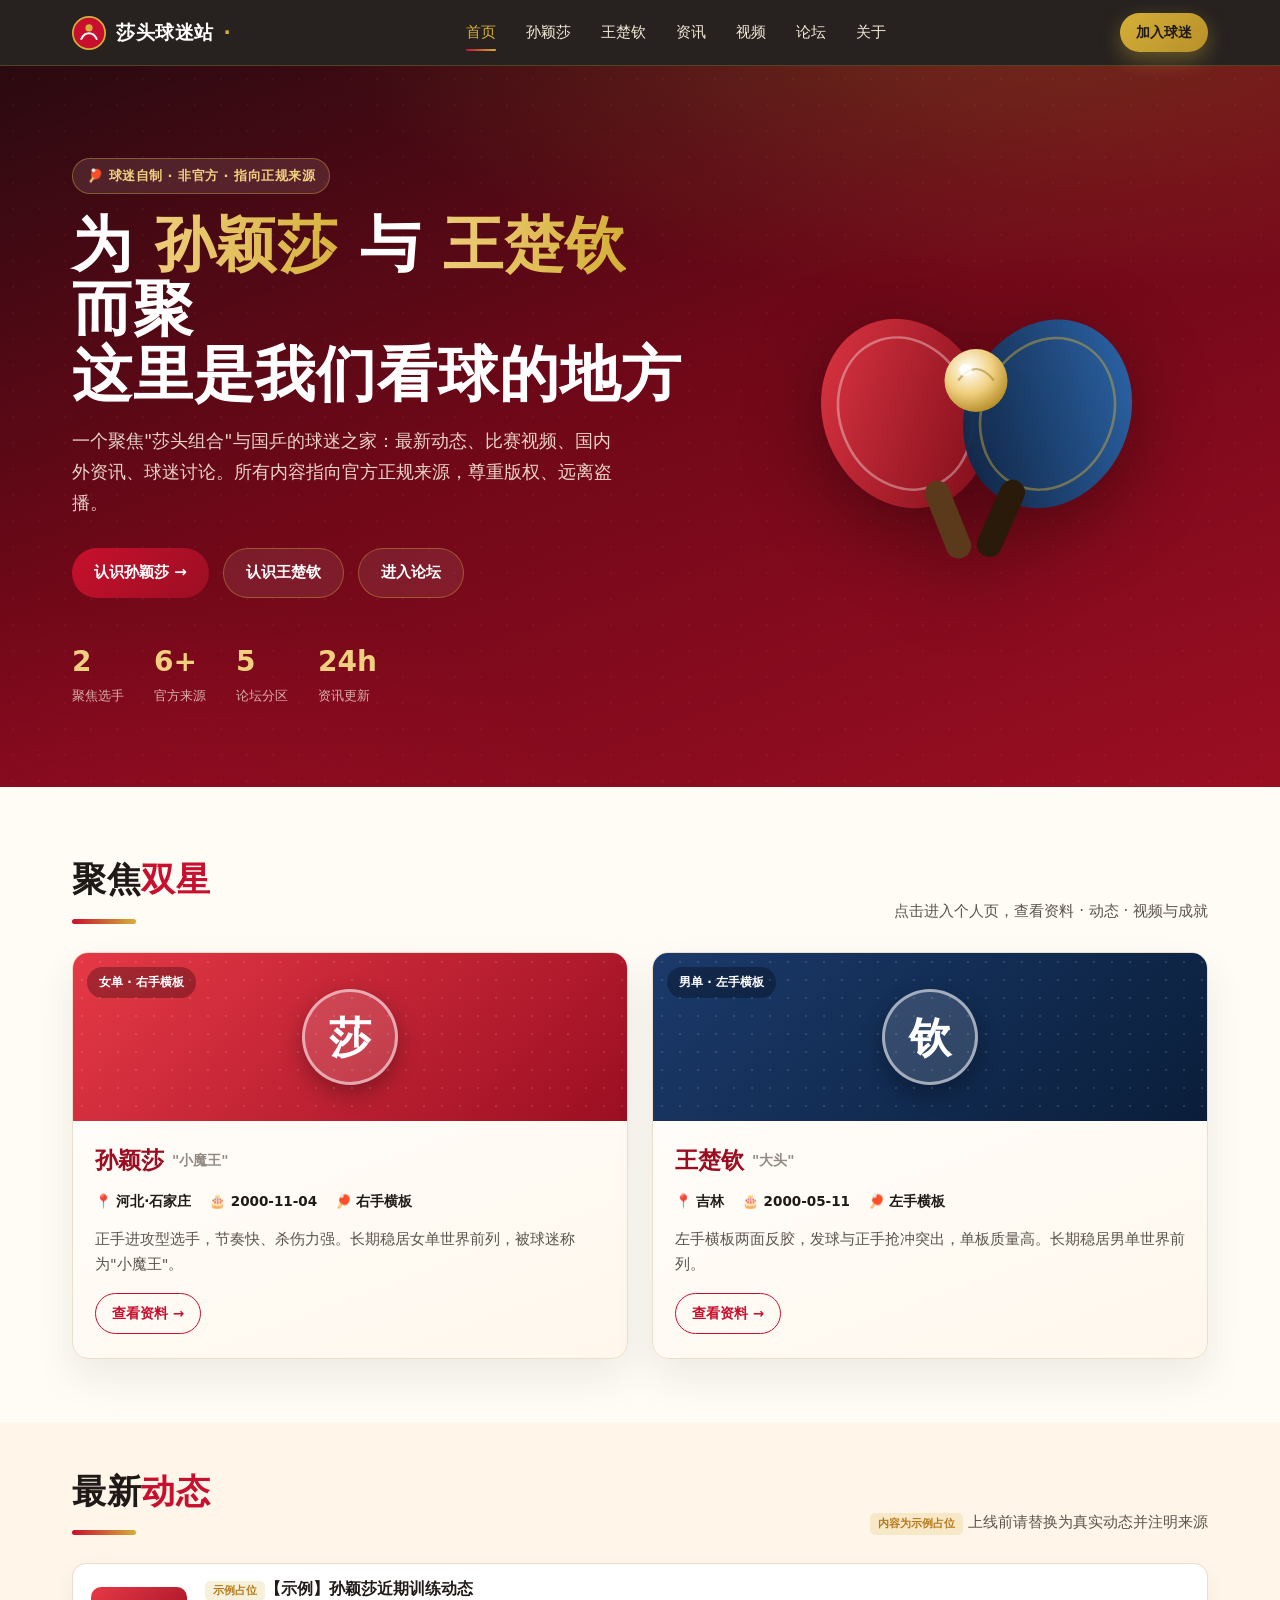
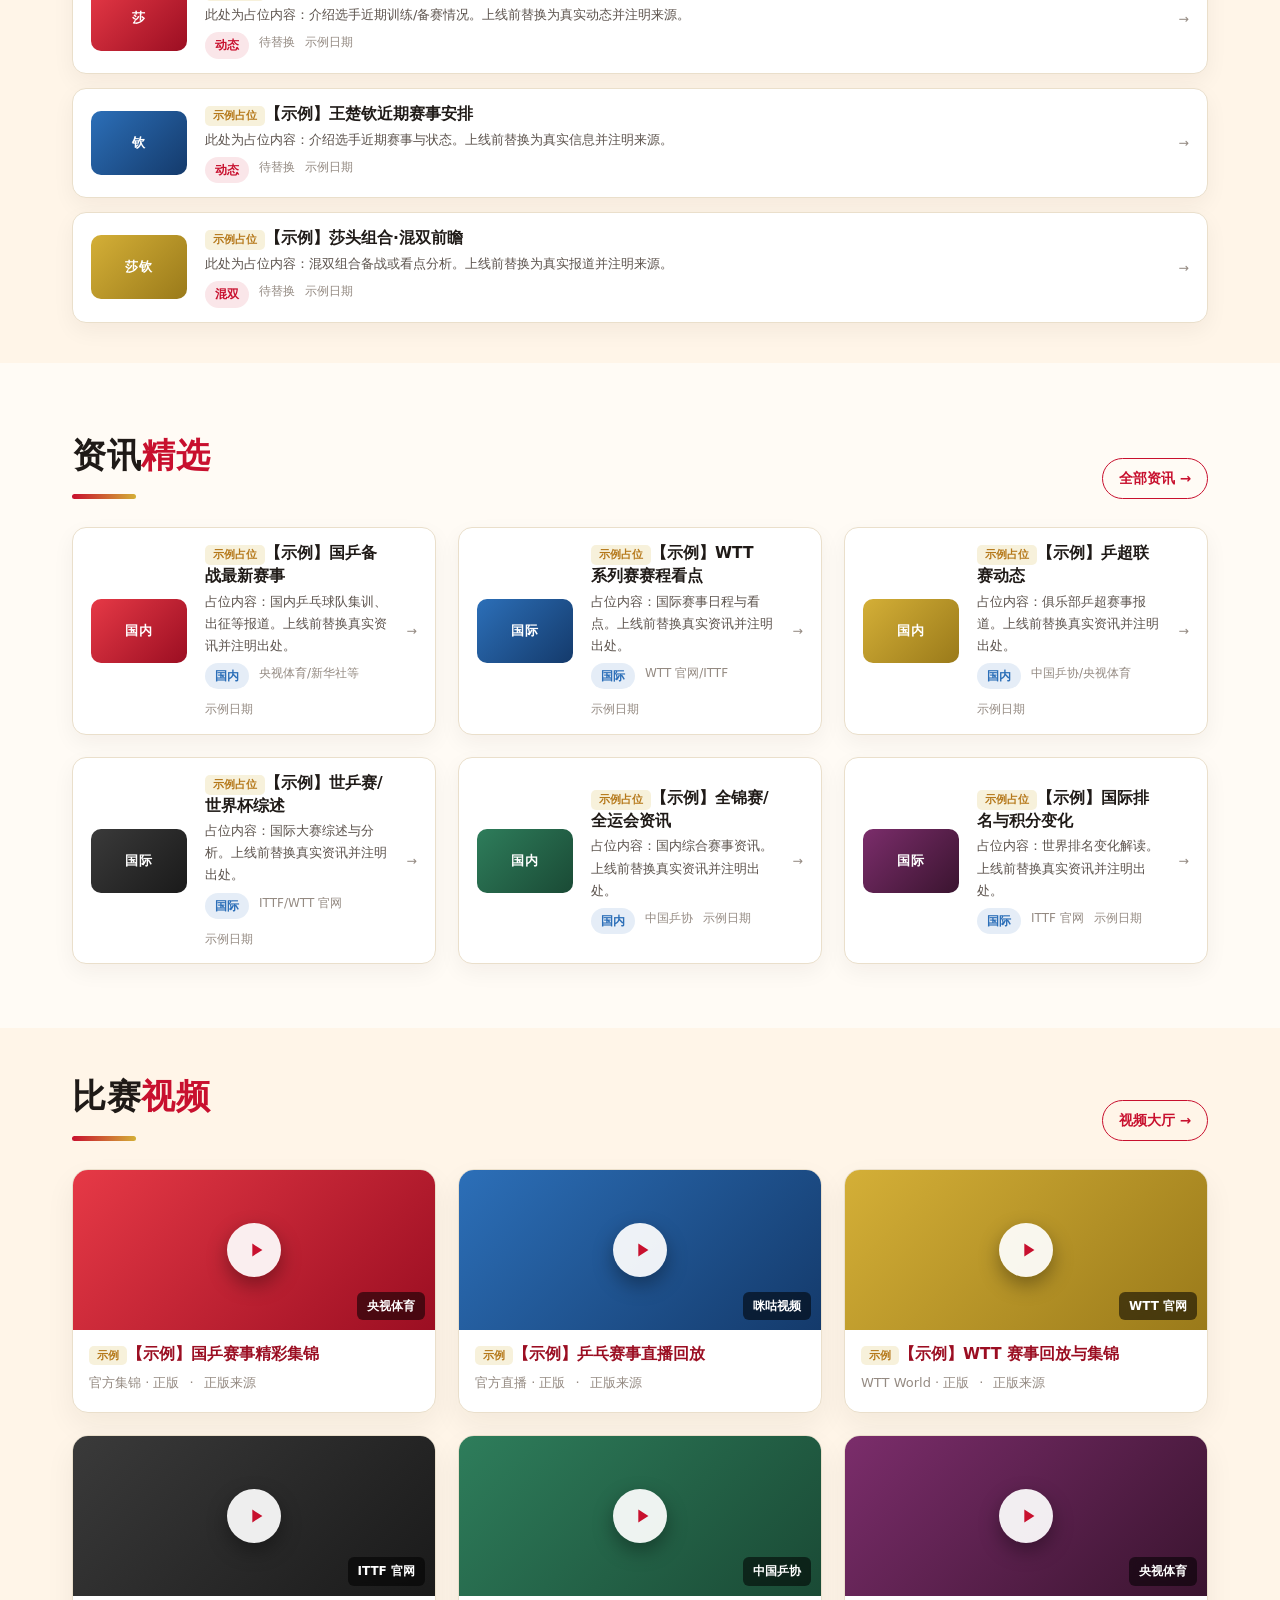
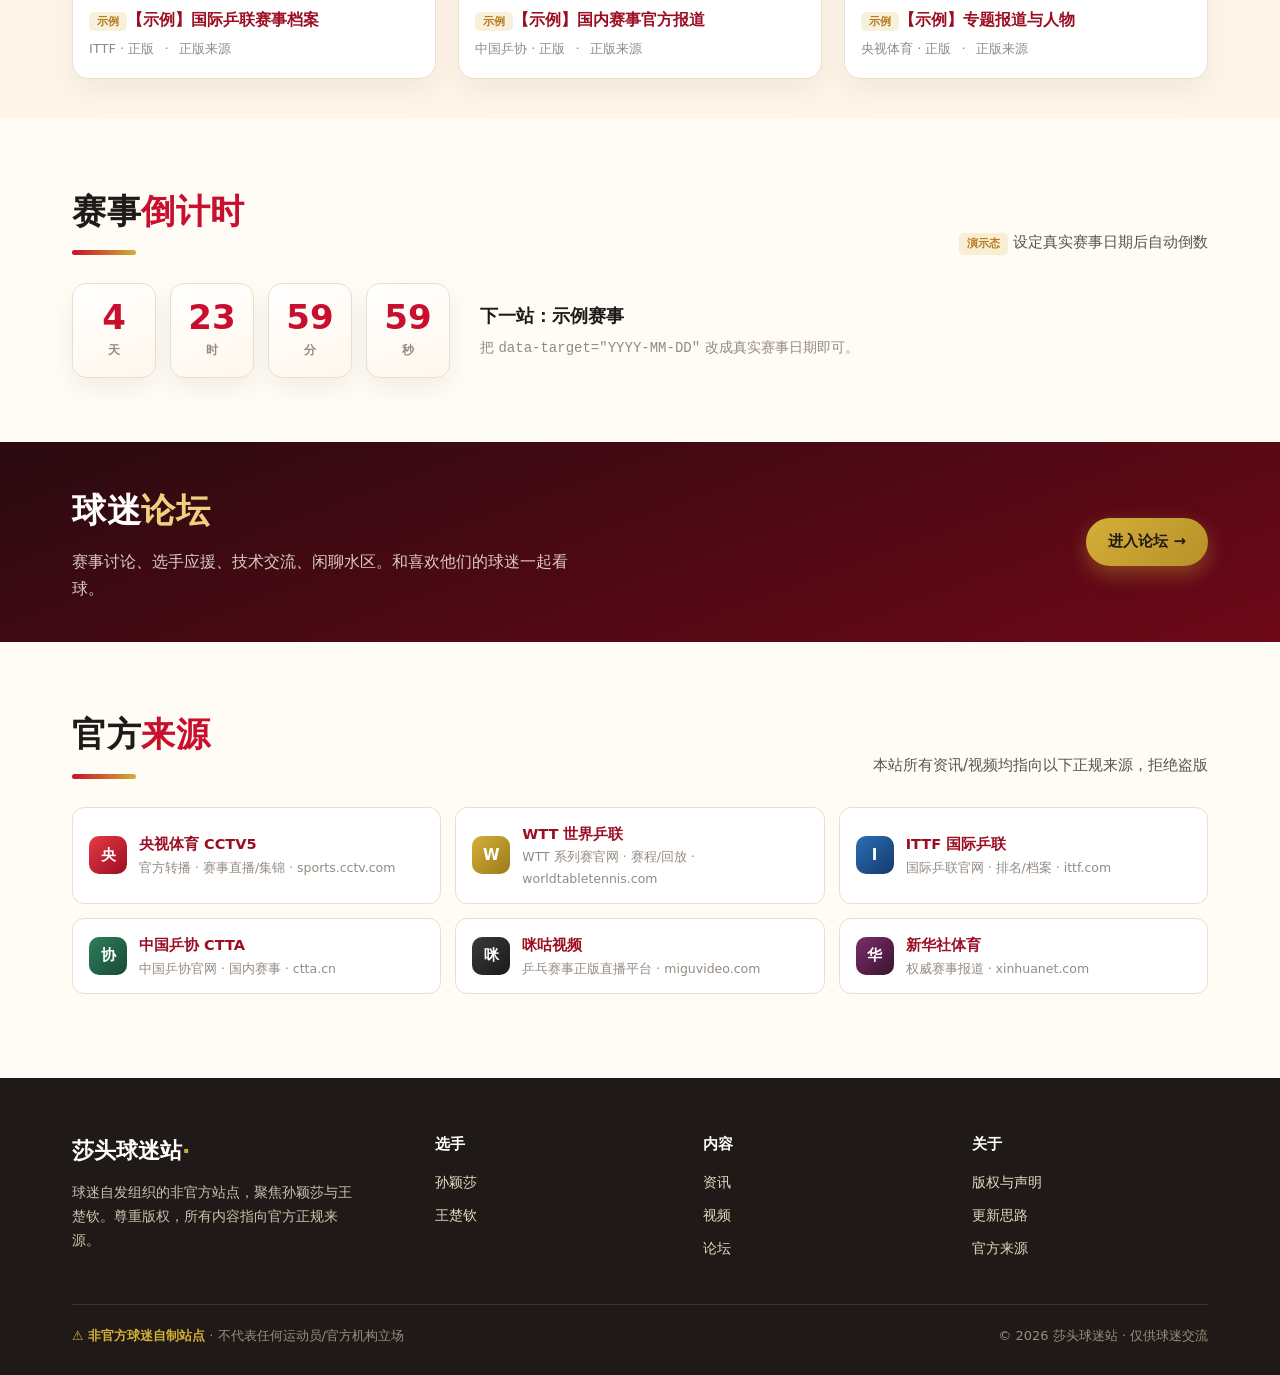
==== index.html @ d80eccb2 "莎头球迷站 v1 - 首页/双星页/资讯/视频/论坛/关于 全站上线" ====
<!DOCTYPE html>
<html lang="zh-CN">
<head>
  <meta charset="UTF-8" />
  <meta name="viewport" content="width=device-width, initial-scale=1.0" />
  <title>莎头球迷站 · 孙颖莎 & 王楚钦球迷之家</title>
  <meta name="description" content="球迷自制非官方站点：聚焦孙颖莎、王楚钦的最新动态、比赛视频、国内外乒乓资讯与球迷讨论。所有内容指向官方正规来源。" />
  <link rel="stylesheet" href="assets/css/style.css" />
</head>
<body>

  <!-- 导航 -->
  <nav class="nav">
    <div class="wrap nav-inner">
      <a class="brand" href="index.html">
        <svg class="logo" viewBox="0 0 40 40" fill="none" xmlns="http://www.w3.org/2000/svg">
          <circle cx="20" cy="20" r="19" fill="#C8102E"/>
          <circle cx="20" cy="20" r="19" stroke="#D4AF37" stroke-width="2"/>
          <path d="M11 27c4-9 14-9 18 0" stroke="#fff" stroke-width="2.4" stroke-linecap="round" fill="none"/>
          <circle cx="20" cy="14" r="4.2" fill="#D4AF37"/>
        </svg>
        莎头球迷站<span class="dot">·</span>
      </a>
      <div class="nav-links" id="navLinks">
        <a href="index.html" class="active">首页</a>
        <a href="sun-yingsha.html">孙颖莎</a>
        <a href="wang-chuqin.html">王楚钦</a>
        <a href="news.html">资讯</a>
        <a href="videos.html">视频</a>
        <a href="forum.html">论坛</a>
        <a href="about.html">关于</a>
      </div>
      <div class="nav-cta">
        <a class="btn btn-gold btn-sm" href="forum.html">加入球迷</a>
        <button class="nav-toggle" aria-label="菜单" onclick="document.getElementById('navLinks').classList.toggle('open')">
          <span></span><span></span><span></span>
        </button>
      </div>
    </div>
  </nav>

  <!-- Hero -->
  <header class="hero">
    <div class="wrap hero-grid">
      <div>
        <span class="hero-eyebrow">🏓 球迷自制 · 非官方 · 指向正规来源</span>
        <h1>为<span class="gold"> 孙颖莎 </span>与<span class="gold"> 王楚钦 </span>而聚<br>这里是我们看球的地方</h1>
        <p class="lead">一个聚焦"莎头组合"与国乒的球迷之家：最新动态、比赛视频、国内外资讯、球迷讨论。所有内容指向官方正规来源，尊重版权、远离盗播。</p>
        <div class="hero-actions">
          <a class="btn btn-primary" href="sun-yingsha.html">认识孙颖莎 →</a>
          <a class="btn btn-ghost" href="wang-chuqin.html">认识王楚钦</a>
          <a class="btn btn-ghost" href="forum.html">进入论坛</a>
        </div>
        <div class="hero-stats">
          <div class="hero-stat"><div class="num">2</div><div class="lbl">聚焦选手</div></div>
          <div class="hero-stat"><div class="num">6+</div><div class="lbl">官方来源</div></div>
          <div class="hero-stat"><div class="num">5</div><div class="lbl">论坛分区</div></div>
          <div class="hero-stat"><div class="num">24h</div><div class="lbl">资讯更新</div></div>
        </div>
      </div>
      <div class="hero-art">
        <svg viewBox="0 0 400 400" xmlns="http://www.w3.org/2000/svg" role="img" aria-label="乒乓球与球拍抽象图形">
          <defs>
            <radialGradient id="ballg" cx="38%" cy="32%" r="70%">
              <stop offset="0%" stop-color="#fff"/>
              <stop offset="55%" stop-color="#F0D080"/>
              <stop offset="100%" stop-color="#B8902A"/>
            </radialGradient>
            <linearGradient id="pad1" x1="0" y1="0" x2="1" y2="1">
              <stop offset="0%" stop-color="#E63946"/><stop offset="100%" stop-color="#7A0A18"/>
            </linearGradient>
            <linearGradient id="pad2" x1="1" y1="0" x2="0" y2="1">
              <stop offset="0%" stop-color="#2C6FB8"/><stop offset="100%" stop-color="#0A1E3A"/>
            </linearGradient>
          </defs>
          <!-- 球拍一 -->
          <g transform="rotate(-22 140 200)">
            <ellipse cx="140" cy="180" rx="78" ry="92" fill="url(#pad1)" opacity=".96"/>
            <ellipse cx="140" cy="180" rx="62" ry="74" fill="none" stroke="#fff" stroke-width="2.5" opacity=".35"/>
            <rect x="128" y="250" width="24" height="78" rx="12" fill="#5a3a1a"/>
          </g>
          <!-- 球拍二 -->
          <g transform="rotate(24 260 200)">
            <ellipse cx="260" cy="180" rx="78" ry="92" fill="url(#pad2)" opacity=".96"/>
            <ellipse cx="260" cy="180" rx="62" ry="74" fill="none" stroke="#D4AF37" stroke-width="2.5" opacity=".45"/>
            <rect x="248" y="250" width="24" height="78" rx="12" fill="#2a1a0a"/>
          </g>
          <!-- 球 -->
          <circle cx="200" cy="150" r="30" fill="url(#ballg)"/>
          <path d="M183 150q17 -22 34 0" stroke="#9a7a1a" stroke-width="2" fill="none" opacity=".5"/>
          <!-- 光点 -->
          <circle cx="190" cy="140" r="6" fill="#fff" opacity=".8"/>
        </svg>
      </div>
    </div>
  </header>

  <!-- 双星卡片 -->
  <section class="section">
    <div class="wrap">
      <div class="section-head">
        <div>
          <div class="section-title">聚焦<span class="accent">双星</span></div>
          <div class="section-line"></div>
        </div>
        <div class="section-sub">点击进入个人页，查看资料 · 动态 · 视频与成就</div>
      </div>
      <div class="star-grid">
        <a class="star-card" href="sun-yingsha.html">
          <div class="star-cover s-sun">
            <span class="tag">女单 · 右手横板</span>
            <div class="avatar-mark">莎</div>
          </div>
          <div class="star-body">
            <div class="star-name">孙颖莎 <span class="nick">"小魔王"</span></div>
            <div class="star-meta"><span>📍 <b>河北·石家庄</b></span><span>🎂 <b>2000-11-04</b></span><span>🏓 <b>右手横板</b></span></div>
            <div class="star-desc">正手进攻型选手，节奏快、杀伤力强。长期稳居女单世界前列，被球迷称为"小魔王"。</div>
            <div class="star-foot">
              <span class="btn btn-outline btn-sm">查看资料 →</span>
            </div>
          </div>
        </a>
        <a class="star-card" href="wang-chuqin.html">
          <div class="star-cover s-wang">
            <span class="tag">男单 · 左手横板</span>
            <div class="avatar-mark">钦</div>
          </div>
          <div class="star-body">
            <div class="star-name">王楚钦 <span class="nick">"大头"</span></div>
            <div class="star-meta"><span>📍 <b>吉林</b></span><span>🎂 <b>2000-05-11</b></span><span>🏓 <b>左手横板</b></span></div>
            <div class="star-desc">左手横板两面反胶，发球与正手抢冲突出，单板质量高。长期稳居男单世界前列。</div>
            <div class="star-foot">
              <span class="btn btn-outline btn-sm">查看资料 →</span>
            </div>
          </div>
        </a>
      </div>
    </div>
  </section>

  <!-- 最新动态 -->
  <section class="section-tight" style="background: var(--c-bg-alt);">
    <div class="wrap">
      <div class="section-head">
        <div>
          <div class="section-title">最新<span class="accent">动态</span></div>
          <div class="section-line"></div>
        </div>
        <div class="section-sub"><span class="sample-flag">内容为示例占位</span> 上线前请替换为真实动态并注明来源</div>
      </div>
      <div class="feed" data-render="updates"></div>
    </div>
  </section>

  <!-- 资讯精选 -->
  <section class="section">
    <div class="wrap">
      <div class="section-head">
        <div>
          <div class="section-title">资讯<span class="accent">精选</span></div>
          <div class="section-line"></div>
        </div>
        <a class="btn btn-outline btn-sm" href="news.html">全部资讯 →</a>
      </div>
      <div class="grid grid-3" data-render="news"></div>
    </div>
  </section>

  <!-- 比赛视频 -->
  <section class="section-tight" style="background: var(--c-bg-alt);">
    <div class="wrap">
      <div class="section-head">
        <div>
          <div class="section-title">比赛<span class="accent">视频</span></div>
          <div class="section-line"></div>
        </div>
        <a class="btn btn-outline btn-sm" href="videos.html">视频大厅 →</a>
      </div>
      <div class="video-grid" data-render="videos"></div>
    </div>
  </section>

  <!-- 赛事倒计时（示例） -->
  <section class="section">
    <div class="wrap">
      <div class="section-head">
        <div>
          <div class="section-title">赛事<span class="accent">倒计时</span></div>
          <div class="section-line"></div>
        </div>
        <div class="section-sub"><span class="sample-flag">演示态</span> 设定真实赛事日期后自动倒数</div>
      </div>
      <div style="display:flex; align-items:center; gap:30px; flex-wrap:wrap;">
        <div class="countdown" data-countdown>
          <div class="cd-box"><div class="cd-num" data-cd="d">0</div><div class="cd-lbl">天</div></div>
          <div class="cd-box"><div class="cd-num" data-cd="h">00</div><div class="cd-lbl">时</div></div>
          <div class="cd-box"><div class="cd-num" data-cd="m">00</div><div class="cd-lbl">分</div></div>
          <div class="cd-box"><div class="cd-num" data-cd="s">00</div><div class="cd-lbl">秒</div></div>
        </div>
        <div>
          <div style="font-size:18px; font-weight:800;">下一站：示例赛事</div>
          <div class="muted" style="font-size:14px; margin-top:4px;">把 <code>data-target="YYYY-MM-DD"</code> 改成真实赛事日期即可。</div>
        </div>
      </div>
    </div>
  </section>

  <!-- 论坛入口 -->
  <section class="section-tight" style="background: linear-gradient(160deg,#2A0A10,#6E0818); color:#fff;">
    <div class="wrap" style="display:flex; align-items:center; justify-content:space-between; gap:24px; flex-wrap:wrap;">
      <div>
        <div class="section-title" style="color:#fff;">球迷<span style="color:var(--c-gold-light);">论坛</span></div>
        <p style="color:rgba(255,245,230,.82); margin-top:8px; max-width:520px;">赛事讨论、选手应援、技术交流、闲聊水区。和喜欢他们的球迷一起看球。</p>
      </div>
      <a class="btn btn-gold" href="forum.html">进入论坛 →</a>
    </div>
  </section>

  <!-- 官方来源 -->
  <section class="section">
    <div class="wrap">
      <div class="section-head">
        <div>
          <div class="section-title">官方<span class="accent">来源</span></div>
          <div class="section-line"></div>
        </div>
        <div class="section-sub">本站所有资讯/视频均指向以下正规来源，拒绝盗版</div>
      </div>
      <div class="source-list" data-render="sources"></div>
    </div>
  </section>

  <!-- 页脚 -->
  <footer class="footer">
    <div class="wrap">
      <div class="footer-grid">
        <div>
          <div class="footer-brand">莎头球迷站<span class="dot">·</span></div>
          <p style="margin-top:12px; font-size:14px; color:#cdbfae; max-width:280px;">球迷自发组织的非官方站点，聚焦孙颖莎与王楚钦。尊重版权，所有内容指向官方正规来源。</p>
        </div>
        <div>
          <h4>选手</h4>
          <ul>
            <li><a href="sun-yingsha.html">孙颖莎</a></li>
            <li><a href="wang-chuqin.html">王楚钦</a></li>
          </ul>
        </div>
        <div>
          <h4>内容</h4>
          <ul>
            <li><a href="news.html">资讯</a></li>
            <li><a href="videos.html">视频</a></li>
            <li><a href="forum.html">论坛</a></li>
          </ul>
        </div>
        <div>
          <h4>关于</h4>
          <ul>
            <li><a href="about.html">版权与声明</a></li>
            <li><a href="about.html#ideas">更新思路</a></li>
            <li><a href="about.html#sources">官方来源</a></li>
          </ul>
        </div>
      </div>
      <div class="footer-bottom">
        <div><span class="nonofficial">⚠ 非官方球迷自制站点</span> · 不代表任何运动员/官方机构立场</div>
        <div>© <span data-year>2026</span> 莎头球迷站 · 仅供球迷交流</div>
      </div>
    </div>
  </footer>

  <script src="assets/js/data.js"></script>
  <script src="assets/js/main.js"></script>
</body>
</html>
---- assets/css/style.css ----
/* ===================================================================
   莎头球迷站 · 共享样式
   主题：国乒热血 · 红金
   纯原创设计 · 不含任何受版权保护的图片/Logo
=================================================================== */

:root {
  /* 主色 */
  --c-red: #C8102E;          /* 国乒红 */
  --c-red-deep: #9B0E22;     /* 深红 */
  --c-red-dark: #6E0818;     /* 暗红 */
  --c-gold: #D4AF37;         /* 金 */
  --c-gold-light: #F0D080;   /* 浅金高光 */
  --c-gold-soft: #FBE9C0;   /* 柔金 */
  /* 中性 */
  --c-bg: #FFFBF5;           /* 暖白底 */
  --c-bg-alt: #FFF5E8;       /* 次级暖底 */
  --c-surface: #FFFFFF;      /* 卡片白 */
  --c-ink: #1F1A17;          /* 主文字 */
  --c-ink-soft: #5C534D;     /* 次文字 */
  --c-ink-mute: #948A82;     /* 弱文字 */
  --c-line: #EADFCB;         /* 描边/分割 */
  --c-shadow: 28 8 24;       /* 阴影rgb基色 */
  /* 功能色 */
  --c-win: #C8102E;          /* 胜=红（中国惯例：涨为红） */
  --c-loss: #2E7D5B;         /* 负=绿 */
  --c-info: #2C6FB8;          /* 资讯蓝 */
  /* 尺寸 */
  --maxw: 1180px;
  --radius: 16px;
  --radius-sm: 10px;
  --nav-h: 66px;
  /* 字体 */
  --ff: "PingFang SC","Microsoft YaHei","Hiragino Sans GB","Source Han Sans CN","Noto Sans CJK SC",system-ui,-apple-system,"Segoe UI",sans-serif;
  --ff-display: "PingFang SC","Microsoft YaHei",var(--ff);
}

* { box-sizing: border-box; margin: 0; padding: 0; }
html { scroll-behavior: smooth; -webkit-text-size-adjust: 100%; }
body {
  font-family: var(--ff);
  background: var(--c-bg);
  color: var(--c-ink);
  line-height: 1.7;
  font-size: 16px;
  overflow-x: hidden;
}
a { color: var(--c-red-deep); text-decoration: none; transition: color .18s; }
a:hover { color: var(--c-red); }
img,svg { max-width: 100%; display: block; }
ul,ol { list-style: none; }

/* ---------- 容器 ---------- */
.wrap { width: 100%; max-width: var(--maxw); margin: 0 auto; padding: 0 22px; }
.wrap-narrow { max-width: 880px; }
.section { padding: 64px 0; }
.section-tight { padding: 40px 0; }
.section-head { display:flex; align-items:flex-end; justify-content:space-between; gap:16px; margin-bottom:28px; flex-wrap:wrap; }
.section-title { font-family:var(--ff-display); font-size: clamp(24px,4vw,34px); font-weight:800; letter-spacing:.5px; }
.section-title .accent { color: var(--c-red); }
.section-sub { color: var(--c-ink-soft); font-size: 15px; }
.section-line { width:64px; height:5px; border-radius:3px; background: linear-gradient(90deg,var(--c-red),var(--c-gold)); margin-top:10px; }

/* ---------- 导航 ---------- */
.nav {
  position: sticky; top: 0; z-index: 100;
  height: var(--nav-h);
  background: rgba(31,26,23,.96);
  backdrop-filter: blur(10px);
  border-bottom: 1px solid rgba(212,175,55,.25);
}
.nav-inner { height:100%; display:flex; align-items:center; justify-content:space-between; gap:18px; }
.brand { display:flex; align-items:center; gap:10px; color:#fff; font-weight:800; font-size:19px; letter-spacing:.5px; }
.brand .logo { width:34px; height:34px; flex:none; }
.brand .dot { color: var(--c-gold); }
.nav-links { display:flex; align-items:center; gap:4px; }
.nav-links a {
  color: #F3E9D6; padding: 9px 13px; border-radius: 9px; font-size:15px; font-weight:500;
  position: relative;
}
.nav-links a:hover { color:#fff; background: rgba(255,255,255,.08); }
.nav-links a.active { color: var(--c-gold); }
.nav-links a.active::after {
  content:""; position:absolute; left:13px; right:13px; bottom:3px; height:2px;
  background: linear-gradient(90deg,var(--c-red),var(--c-gold)); border-radius:2px;
}
.nav-cta { display:flex; align-items:center; gap:10px; }
.nav-toggle { display:none; background:none; border:0; cursor:pointer; padding:8px; }
.nav-toggle span { display:block; width:24px; height:2.4px; background:#fff; border-radius:2px; margin:5px 0; transition:.25s; }

/* ---------- 按钮 ---------- */
.btn {
  display:inline-flex; align-items:center; gap:8px; cursor:pointer;
  padding: 11px 22px; border-radius: 999px; border:0; font-size:15px; font-weight:600;
  font-family: var(--ff); transition: transform .15s, box-shadow .2s, background .2s;
}
.btn:active { transform: translateY(1px); }
.btn-primary { background: linear-gradient(135deg,var(--c-red),var(--c-red-deep)); color:#fff; box-shadow:0 8px 22px rgba(var(--c-shadow),.35); }
.btn-primary:hover { box-shadow:0 12px 30px rgba(var(--c-shadow),.5); transform:translateY(-1px); }
.btn-gold { background: linear-gradient(135deg,var(--c-gold),#B8902A); color:#1F1A17; box-shadow:0 8px 20px rgba(212,175,55,.35); }
.btn-gold:hover { transform:translateY(-1px); }
.btn-ghost { background: rgba(255,255,255,.08); color:#fff; border:1px solid rgba(212,175,55,.4); }
.btn-ghost:hover { background: rgba(255,255,255,.16); border-color: var(--c-gold); }
.btn-outline { background: transparent; color: var(--c-red); border:1.6px solid var(--c-red); }
.btn-outline:hover { background: var(--c-red); color:#fff; }
.btn-sm { padding:8px 16px; font-size:13.5px; }

/* ---------- Hero ---------- */
.hero {
  position: relative; overflow: hidden;
  background:
    radial-gradient(1200px 500px at 80% -10%, rgba(212,175,55,.22), transparent 60%),
    radial-gradient(900px 500px at 10% 110%, rgba(200,16,46,.25), transparent 55%),
    linear-gradient(160deg,#2A0A10 0%, #6E0818 45%, #9B0E22 100%);
  color: #fff;
  padding: 92px 0 80px;
}
.hero::before {
  content:""; position:absolute; inset:0;
  background-image: radial-gradient(rgba(255,255,255,.06) 1px, transparent 1px);
  background-size: 26px 26px; opacity:.6; pointer-events:none;
}
.hero-grid { position:relative; display:grid; grid-template-columns: 1.15fr .85fr; gap:44px; align-items:center; }
.hero-eyebrow {
  display:inline-flex; align-items:center; gap:8px; padding:6px 14px; border-radius:999px;
  background: rgba(255,255,255,.1); border:1px solid rgba(212,175,55,.4);
  color: var(--c-gold-light); font-size:13px; font-weight:600; letter-spacing:.5px; margin-bottom:18px;
}
.hero h1 {
  font-family: var(--ff-display); font-weight:900;
  font-size: clamp(34px,6vw,60px); line-height:1.08; letter-spacing:1px;
}
.hero h1 .gold { background: linear-gradient(90deg,var(--c-gold-light),var(--c-gold)); -webkit-background-clip:text; background-clip:text; color:transparent; }
.hero p.lead { color: rgba(255,245,230,.86); font-size: clamp(15px,2.2vw,18px); margin:20px 0 30px; max-width: 540px; }
.hero-actions { display:flex; gap:14px; flex-wrap:wrap; }
.hero-stats { display:flex; gap:30px; margin-top:40px; flex-wrap:wrap; }
.hero-stat .num { font-family:var(--ff-display); font-size:28px; font-weight:800; color:var(--c-gold-light); }
.hero-stat .lbl { font-size:13px; color: rgba(255,245,230,.7); }

/* hero 右侧图形：SVG 乒乓球/球拍抽象 */
.hero-art { position:relative; display:flex; justify-content:center; }
.hero-art svg { width:100%; max-width:420px; filter: drop-shadow(0 20px 40px rgba(0,0,0,.4)); }

/* ---------- 双星卡片 ---------- */
.star-grid { display:grid; grid-template-columns: 1fr 1fr; gap:24px; }
.star-card {
  position:relative; border-radius: var(--radius); overflow:hidden;
  background: linear-gradient(160deg,#fff, #FFF7EC);
  border:1px solid var(--c-line);
  box-shadow: 0 18px 40px rgba(31,26,23,.08);
  transition: transform .2s, box-shadow .2s;
}
.star-card:hover { transform: translateY(-4px); box-shadow: 0 26px 56px rgba(155,14,34,.16); }
.star-cover { height: 168px; position:relative; display:flex; align-items:center; justify-content:center; overflow:hidden; }
.star-cover.s-sun { background: linear-gradient(135deg,#E63946,#9B0E22); }
.star-cover.s-wang { background: linear-gradient(135deg,#1B3A6B,#0A1E3A); }
.star-cover::after {
  content:""; position:absolute; inset:0;
  background-image: radial-gradient(rgba(255,255,255,.12) 1px, transparent 1px); background-size:18px 18px;
}
.star-cover .avatar-mark {
  position:relative; width:96px; height:96px; border-radius:50%;
  background: rgba(255,255,255,.14); border:3px solid rgba(255,255,255,.55);
  display:flex; align-items:center; justify-content:center;
  font-family:var(--ff-display); font-size:42px; font-weight:900; color:#fff;
  box-shadow: 0 8px 22px rgba(0,0,0,.3);
}
.star-cover .tag {
  position:absolute; top:14px; left:14px; padding:5px 12px; border-radius:999px;
  background: rgba(0,0,0,.28); color:#fff; font-size:12px; font-weight:600; backdrop-filter:blur(4px);
}
.star-body { padding: 20px 22px 24px; }
.star-name { font-family:var(--ff-display); font-size:23px; font-weight:800; display:flex; align-items:center; gap:8px; }
.star-name .nick { font-size:14px; color:var(--c-ink-mute); font-weight:600; }
.star-meta { display:flex; gap:18px; flex-wrap:wrap; margin:10px 0 14px; font-size:13.5px; color:var(--c-ink-soft); }
.star-meta b { color: var(--c-ink); font-weight:700; }
.star-desc { font-size:14.5px; color:var(--c-ink-soft); }
.star-foot { margin-top:16px; display:flex; gap:10px; }

/* ---------- 通用卡片/网格 ---------- */
.grid { display:grid; gap:22px; }
.grid-3 { grid-template-columns: repeat(3,1fr); }
.grid-2 { grid-template-columns: repeat(2,1fr); }
.card {
  background: var(--c-surface); border:1px solid var(--c-line); border-radius: var(--radius);
  overflow:hidden; box-shadow: 0 12px 30px rgba(31,26,23,.06);
  transition: transform .18s, box-shadow .18s; display:flex; flex-direction:column;
}
.card:hover { transform: translateY(-3px); box-shadow: 0 20px 42px rgba(31,26,23,.12); }
.card-thumb { height: 156px; position:relative; display:flex; align-items:center; justify-content:center; overflow:hidden; }
.card-thumb .ph { font-family:var(--ff-display); color:rgba(255,255,255,.9); font-weight:800; font-size:18px; letter-spacing:1px; }
.card-body { padding: 16px 18px 20px; flex:1; display:flex; flex-direction:column; }
.card-kicker { font-size:12px; font-weight:700; color:var(--c-red); letter-spacing:.6px; text-transform:uppercase; }
.card-title { font-size:18px; font-weight:700; line-height:1.4; margin:7px 0 10px; }
.card-excerpt { font-size:14px; color:var(--c-ink-soft); flex:1; }
.card-foot { display:flex; align-items:center; justify-content:space-between; margin-top:14px; font-size:13px; color:var(--c-ink-mute); }
.badge { display:inline-flex; align-items:center; gap:5px; padding:3px 10px; border-radius:999px; font-size:12px; font-weight:600; }
.badge-red { background: rgba(200,16,46,.1); color: var(--c-red); }
.badge-gold { background: rgba(212,175,55,.16); color:#9a7a1a; }
.badge-blue { background: rgba(44,111,184,.12); color: var(--c-info); }
.badge-green { background: rgba(46,125,91,.12); color: var(--c-loss); }
.badge-gray { background: rgba(92,83,77,.12); color: var(--c-ink-soft); }

/* 不同色封面用于卡片缩略 */
.t-red { background: linear-gradient(135deg,#E63946,#9B0E22); }
.t-blue { background: linear-gradient(135deg,#2C6FB8,#143A6B); }
.t-gold { background: linear-gradient(135deg,#D4AF37,#9a7a1a); }
.t-dark { background: linear-gradient(135deg,#3a3a3a,#1a1a1a); }
.t-green { background: linear-gradient(135deg,#2E7D5B,#1a4a35); }
.t-plum { background: linear-gradient(135deg,#7B2D6B,#3a142f); }

/* ---------- 时间线 ---------- */
.timeline { position:relative; padding-left: 28px; }
.timeline::before { content:""; position:absolute; left:8px; top:6px; bottom:6px; width:3px; background: linear-gradient(var(--c-red),var(--c-gold)); border-radius:3px; }
.tl-item { position:relative; padding: 0 0 26px; }
.tl-item::before { content:""; position:absolute; left:-26px; top:5px; width:15px; height:15px; border-radius:50%; background:#fff; border:3px solid var(--c-red); box-shadow:0 0 0 3px rgba(200,16,46,.18); }
.tl-date { font-size:13px; font-weight:700; color:var(--c-red); }
.tl-title { font-size:16px; font-weight:700; margin:4px 0 5px; }
.tl-desc { font-size:14px; color:var(--c-ink-soft); }
.tl-tag { display:inline-block; margin-top:8px; }

/* ---------- 资讯筛选 ---------- */
.filters { display:flex; gap:10px; flex-wrap:wrap; margin-bottom:22px; }
.filter-chip {
  padding:8px 16px; border-radius:999px; border:1.5px solid var(--c-line); background:#fff;
  font-size:14px; font-weight:600; color:var(--c-ink-soft); cursor:pointer; transition:.18s; font-family:var(--ff);
}
.filter-chip:hover { border-color:var(--c-red); color:var(--c-red); }
.filter-chip.active { background: var(--c-red); color:#fff; border-color:var(--c-red); }

/* ---------- 视频卡 ---------- */
.video-grid { display:grid; grid-template-columns: repeat(3,1fr); gap:22px; }
.video-card { background: var(--c-surface); border:1px solid var(--c-line); border-radius: var(--radius); overflow:hidden; box-shadow:0 12px 30px rgba(31,26,23,.06); transition: transform .18s, box-shadow .18s; }
.video-card:hover { transform:translateY(-3px); box-shadow:0 20px 42px rgba(31,26,23,.14); }
.video-thumb { position:relative; height:160px; display:flex; align-items:center; justify-content:center; overflow:hidden; }
.video-thumb .play {
  width:54px; height:54px; border-radius:50%; background: rgba(255,255,255,.92);
  display:flex; align-items:center; justify-content:center; box-shadow:0 8px 20px rgba(0,0,0,.35);
}
.video-thumb .play svg { width:22px; height:22px; margin-left:3px; fill: var(--c-red); }
.video-thumb .src { position:absolute; bottom:10px; right:10px; background:rgba(0,0,0,.55); color:#fff; padding:4px 10px; border-radius:6px; font-size:12px; font-weight:600; backdrop-filter:blur(4px); }
.video-body { padding:14px 16px 18px; }
.video-title { font-size:15.5px; font-weight:700; line-height:1.4; }
.video-meta { font-size:13px; color:var(--c-ink-mute); margin-top:6px; display:flex; gap:10px; flex-wrap:wrap; }

/* ---------- 论坛 ---------- */
.forum-grid { display:grid; grid-template-columns: 240px 1fr; gap:26px; align-items:flex-start; }
.forum-cats .cat {
  display:flex; align-items:center; gap:10px; padding:11px 14px; border-radius:12px; cursor:pointer;
  font-size:14.5px; font-weight:600; color:var(--c-ink-soft); transition:.16s; border:1px solid transparent;
}
.forum-cats .cat:hover { background: var(--c-bg-alt); color: var(--c-ink); }
.forum-cats .cat.active { background:#fff; color:var(--c-red); border-color:var(--c-line); box-shadow:0 6px 16px rgba(31,26,23,.06); }
.forum-cats .cat .ico { width:22px; flex:none; }
.forum-cats .cat .cnt { margin-left:auto; font-size:12px; color:var(--c-ink-mute); font-weight:600; }

.thread-list { display:flex; flex-direction:column; gap:14px; }
.thread {
  display:grid; grid-template-columns: 52px 1fr auto; gap:16px; align-items:center;
  background:var(--c-surface); border:1px solid var(--c-line); border-radius:14px; padding:16px 18px;
  box-shadow:0 8px 22px rgba(31,26,23,.05); transition:.16s;
}
.thread:hover { box-shadow:0 14px 34px rgba(31,26,23,.12); border-color: rgba(200,16,46,.3); }
.thread-ava { width:52px; height:52px; border-radius:14px; display:flex; align-items:center; justify-content:center; font-family:var(--ff-display); font-weight:800; color:#fff; font-size:20px; }
.thread-main .tt { font-size:16px; font-weight:700; }
.thread-main .ex { font-size:13.5px; color:var(--c-ink-soft); margin-top:3px; }
.thread-main .meta { font-size:12.5px; color:var(--c-ink-mute); margin-top:7px; display:flex; gap:12px; flex-wrap:wrap; }
.thread-side { text-align:right; font-size:13px; color:var(--c-ink-mute); }
.thread-side .replies { font-size:20px; font-weight:800; color:var(--c-red); }
.thread-pin { display:inline-flex; align-items:center; gap:4px; font-size:12px; color:var(--c-gold); font-weight:700; }

/* 发帖浮按钮 */
.fab {
  position:fixed; right:28px; bottom:28px; z-index:60;
  display:inline-flex; align-items:center; gap:8px; padding:14px 22px; border-radius:999px;
  background: linear-gradient(135deg,var(--c-red),var(--c-red-deep)); color:#fff; font-weight:700; font-size:15px;
  box-shadow:0 12px 30px rgba(155,14,34,.4); cursor:pointer; border:0; font-family:var(--ff); transition:transform .16s;
}
.fab:hover { transform:translateY(-2px) scale(1.02); }

/* ---------- 模态 ---------- */
.modal-mask { position:fixed; inset:0; background:rgba(20,10,6,.55); backdrop-filter:blur(4px); z-index:200; display:none; align-items:center; justify-content:center; padding:20px; }
.modal-mask.show { display:flex; }
.modal { background:#fff; border-radius:20px; max-width:520px; width:100%; padding:30px; box-shadow:0 30px 80px rgba(0,0,0,.4); position:relative; animation: pop .25s ease; }
@keyframes pop { from { transform:scale(.94); opacity:0; } to { transform:scale(1); opacity:1; } }
.modal h3 { font-family:var(--ff-display); font-size:22px; font-weight:800; margin-bottom:8px; }
.modal p { color:var(--c-ink-soft); font-size:14.5px; }
.modal .field { margin-top:18px; }
.modal label { display:block; font-size:13px; font-weight:700; margin-bottom:6px; }
.modal input,.modal textarea, .modal select {
  width:100%; padding:11px 14px; border:1.5px solid var(--c-line); border-radius:10px; font-family:var(--ff); font-size:15px; background:#fff;
}
.modal input:focus,.modal textarea:focus { outline:none; border-color:var(--c-red); }
.modal textarea { min-height:90px; resize:vertical; }
.modal-actions { display:flex; gap:12px; justify-content:flex-end; margin-top:24px; }
.modal-close { position:absolute; top:14px; right:14px; background:none; border:0; font-size:24px; color:var(--c-ink-mute); cursor:pointer; line-height:1; }
.notice-box { background: var(--c-bg-alt); border:1px solid var(--c-line); border-radius:12px; padding:14px 16px; font-size:13.5px; color:var(--c-ink-soft); margin-top:14px; display:flex; gap:10px; }
.notice-box b { color: var(--c-ink); }

/* ---------- 资料卡（选手页） ---------- */
.profile-hero { background: linear-gradient(160deg,#2A0A10,#6E0818); color:#fff; padding:64px 0 54px; position:relative; overflow:hidden; }
.profile-hero::before { content:""; position:absolute; inset:0; background-image:radial-gradient(rgba(255,255,255,.06) 1px,transparent 1px); background-size:24px 24px; }
.profile-grid { position:relative; display:grid; grid-template-columns: 200px 1fr; gap:34px; align-items:center; }
.profile-mark {
  width:200px; height:200px; border-radius:28px; display:flex; align-items:center; justify-content:center;
  font-family:var(--ff-display); font-weight:900; font-size:84px; color:#fff;
  background: linear-gradient(135deg,rgba(255,255,255,.16),rgba(255,255,255,.04)); border:2px solid rgba(212,175,55,.5);
  box-shadow:0 20px 50px rgba(0,0,0,.4);
}
.profile-name { font-family:var(--ff-display); font-size:clamp(32px,5vw,46px); font-weight:900; }
.profile-nick { color: var(--c-gold-light); font-size:18px; font-weight:600; margin-top:4px; }
.profile-tags { display:flex; gap:10px; flex-wrap:wrap; margin-top:16px; }
.profile-tags .badge { background:rgba(255,255,255,.12); color:#fff; }
.fact-grid { display:grid; grid-template-columns: repeat(4,1fr); gap:18px; margin-top:30px; }
.fact { background:rgba(255,255,255,.08); border:1px solid rgba(255,255,255,.16); border-radius:14px; padding:16px 18px; }
.fact .k { font-size:12.5px; color:rgba(255,245,230,.7); }
.fact .v { font-family:var(--ff-display); font-size:22px; font-weight:800; color:#fff; margin-top:4px; }
.fact .v small { font-size:14px; font-weight:600; color: var(--c-gold-light); }

/* 成就墙 */
.achievements { display:grid; grid-template-columns: repeat(4,1fr); gap:14px; }
.ach {
  background: linear-gradient(160deg,#fff,#FFF7EC); border:1px solid var(--c-line); border-radius:14px; padding:18px 16px; text-align:center;
  box-shadow:0 10px 24px rgba(31,26,23,.06);
}
.ach .medal { width:44px; height:44px; margin:0 auto 10px; }
.ach .yr { font-family:var(--ff-display); font-weight:800; color:var(--c-red); }
.ach .ev { font-size:13.5px; color:var(--c-ink-soft); margin-top:3px; }
.ach .mk { font-size:12px; font-weight:700; margin-top:6px; }

/* ---------- 倒计时 ---------- */
.countdown { display:flex; gap:14px; }
.cd-box { background: linear-gradient(160deg,#fff,#FFF7EC); border:1px solid var(--c-line); border-radius:14px; padding:16px 10px; min-width:84px; text-align:center; box-shadow:0 10px 24px rgba(31,26,23,.06); }
.cd-num { font-family:var(--ff-display); font-size:34px; font-weight:900; color:var(--c-red); line-height:1; }
.cd-lbl { font-size:12px; color:var(--c-ink-mute); margin-top:6px; font-weight:600; }

/* ---------- 官方来源 ---------- */
.source-list { display:grid; grid-template-columns: repeat(3,1fr); gap:14px; }
.source {
  display:flex; align-items:center; gap:12px; padding:14px 16px; border:1px solid var(--c-line); border-radius:12px; background:#fff;
  transition:.16s;
}
.source:hover { border-color:var(--c-gold); box-shadow:0 10px 24px rgba(212,175,55,.18); transform:translateY(-2px); }
.source .ico { width:38px; height:38px; border-radius:10px; display:flex; align-items:center; justify-content:center; flex:none; font-weight:800; color:#fff; font-size:15px; }
.source .nm { font-weight:700; font-size:14.5px; }
.source .ds { font-size:12.5px; color:var(--c-ink-mute); }

/* ---------- 资讯横排流 ---------- */
.feed { display:flex; flex-direction:column; gap:14px; }
.feed-item { display:grid; grid-template-columns: 96px 1fr auto; gap:18px; align-items:center; background:#fff; border:1px solid var(--c-line); border-radius:14px; padding:14px 18px; box-shadow:0 8px 22px rgba(31,26,23,.05); transition:.16s; }
.feed-item:hover { box-shadow:0 14px 32px rgba(31,26,23,.12); border-color:rgba(200,16,46,.25); }
.feed-thumb { width:96px; height:64px; border-radius:10px; display:flex; align-items:center; justify-content:center; font-family:var(--ff-display); color:#fff; font-weight:800; font-size:13px; letter-spacing:1px; }
.feed-main .tt { font-size:15.5px; font-weight:700; line-height:1.45; }
.feed-main .ex { font-size:13px; color:var(--c-ink-soft); margin-top:3px; }
.feed-main .meta { font-size:12px; color:var(--c-ink-mute); margin-top:6px; display:flex; gap:10px; flex-wrap:wrap; }
.feed-side { font-size:12.5px; color:var(--c-ink-mute); text-align:right; white-space:nowrap; }

/* ---------- 关于/声明 ---------- */
.disclaimer {
  background: linear-gradient(160deg,#FFF7EC,#FBE9C0); border:1px solid rgba(212,175,55,.5); border-radius:16px; padding:26px 28px;
}
.disclaimer h3 { font-family:var(--ff-display); font-size:20px; font-weight:800; color:var(--c-red-deep); display:flex; align-items:center; gap:8px; }
.idea-list { display:grid; grid-template-columns:1fr 1fr; gap:16px; }
.idea { background:#fff; border:1px solid var(--c-line); border-radius:14px; padding:20px; box-shadow:0 10px 26px rgba(31,26,23,.06); }
.idea .h { display:flex; align-items:center; gap:10px; font-weight:800; font-size:16px; margin-bottom:8px; }
.idea .h .n { width:30px; height:30px; border-radius:8px; background:linear-gradient(135deg,var(--c-red),var(--c-red-deep)); color:#fff; display:flex; align-items:center; justify-content:center; font-family:var(--ff-display); font-size:15px; flex:none; }
.idea p { font-size:14px; color:var(--c-ink-soft); }
.idea .tag { margin-top:10px; }

/* ---------- 页脚 ---------- */
.footer { background:#1F1A17; color:#cdbfae; padding:54px 0 28px; margin-top:20px; }
.footer a { color:#e6d7c2; }
.footer-grid { display:grid; grid-template-columns:1.4fr 1fr 1fr 1fr; gap:32px; margin-bottom:34px; }
.footer h4 { color:#fff; font-size:15px; margin-bottom:14px; font-weight:700; }
.footer-brand { font-family:var(--ff-display); font-size:22px; font-weight:800; color:#fff; }
.footer-brand .dot { color:var(--c-gold); }
.footer ul li { margin-bottom:9px; font-size:14px; }
.footer-bottom { border-top:1px solid rgba(212,175,55,.18); padding-top:20px; display:flex; justify-content:space-between; gap:16px; flex-wrap:wrap; font-size:13px; color:#9c8d7c; }
.footer .nonofficial { color: var(--c-gold); font-weight:600; }

/* ---------- 杂项 ---------- */
.muted { color:var(--c-ink-mute); }
.center { text-align:center; }
.spacer { height:30px; }
.chips-row { display:flex; gap:8px; flex-wrap:wrap; }
.tag-pill { display:inline-block; padding:3px 10px; border-radius:6px; background:var(--c-bg-alt); color:var(--c-ink-soft); font-size:12.5px; font-weight:600; border:1px solid var(--c-line); }
.sample-flag { display:inline-flex; align-items:center; gap:5px; font-size:11px; font-weight:700; color:#b5781a; background:rgba(212,175,55,.18); padding:2px 8px; border-radius:5px; }

/* ---------- 响应式 ---------- */
@media (max-width: 980px) {
  .hero-grid { grid-template-columns: 1fr; }
  .hero-art { display:none; }
  .grid-3 { grid-template-columns: repeat(2,1fr); }
  .video-grid { grid-template-columns: repeat(2,1fr); }
  .fact-grid { grid-template-columns: repeat(2,1fr); }
  .achievements { grid-template-columns: repeat(2,1fr); }
  .source-list { grid-template-columns: 1fr; }
  .idea-list { grid-template-columns: 1fr; }
  .footer-grid { grid-template-columns: 1fr 1fr; }
  .forum-grid { grid-template-columns: 1fr; }
  .profile-grid { grid-template-columns: 1fr; text-align:center; }
  .profile-grid .profile-tags { justify-content:center; }
}
@media (max-width: 720px) {
  .nav-links { display:none; position:absolute; top:var(--nav-h); left:0; right:0; background:#1F1A17; flex-direction:column; align-items:stretch; padding:10px 16px 18px; gap:2px; border-bottom:1px solid rgba(212,175,55,.2); }
  .nav-links.open { display:flex; }
  .nav-toggle { display:block; }
  .nav-cta .btn { display:none; }
  .star-grid { grid-template-columns: 1fr; }
  .grid-3, .grid-2 { grid-template-columns: 1fr; }
  .video-grid { grid-template-columns: 1fr; }
  .feed-item { grid-template-columns: 64px 1fr; }
  .feed-side { display:none; }
  .thread { grid-template-columns: 44px 1fr; }
  .thread-side { display:none; }
  .section { padding: 46px 0; }
  .fab { right:18px; bottom:18px; padding:12px 18px; }
}
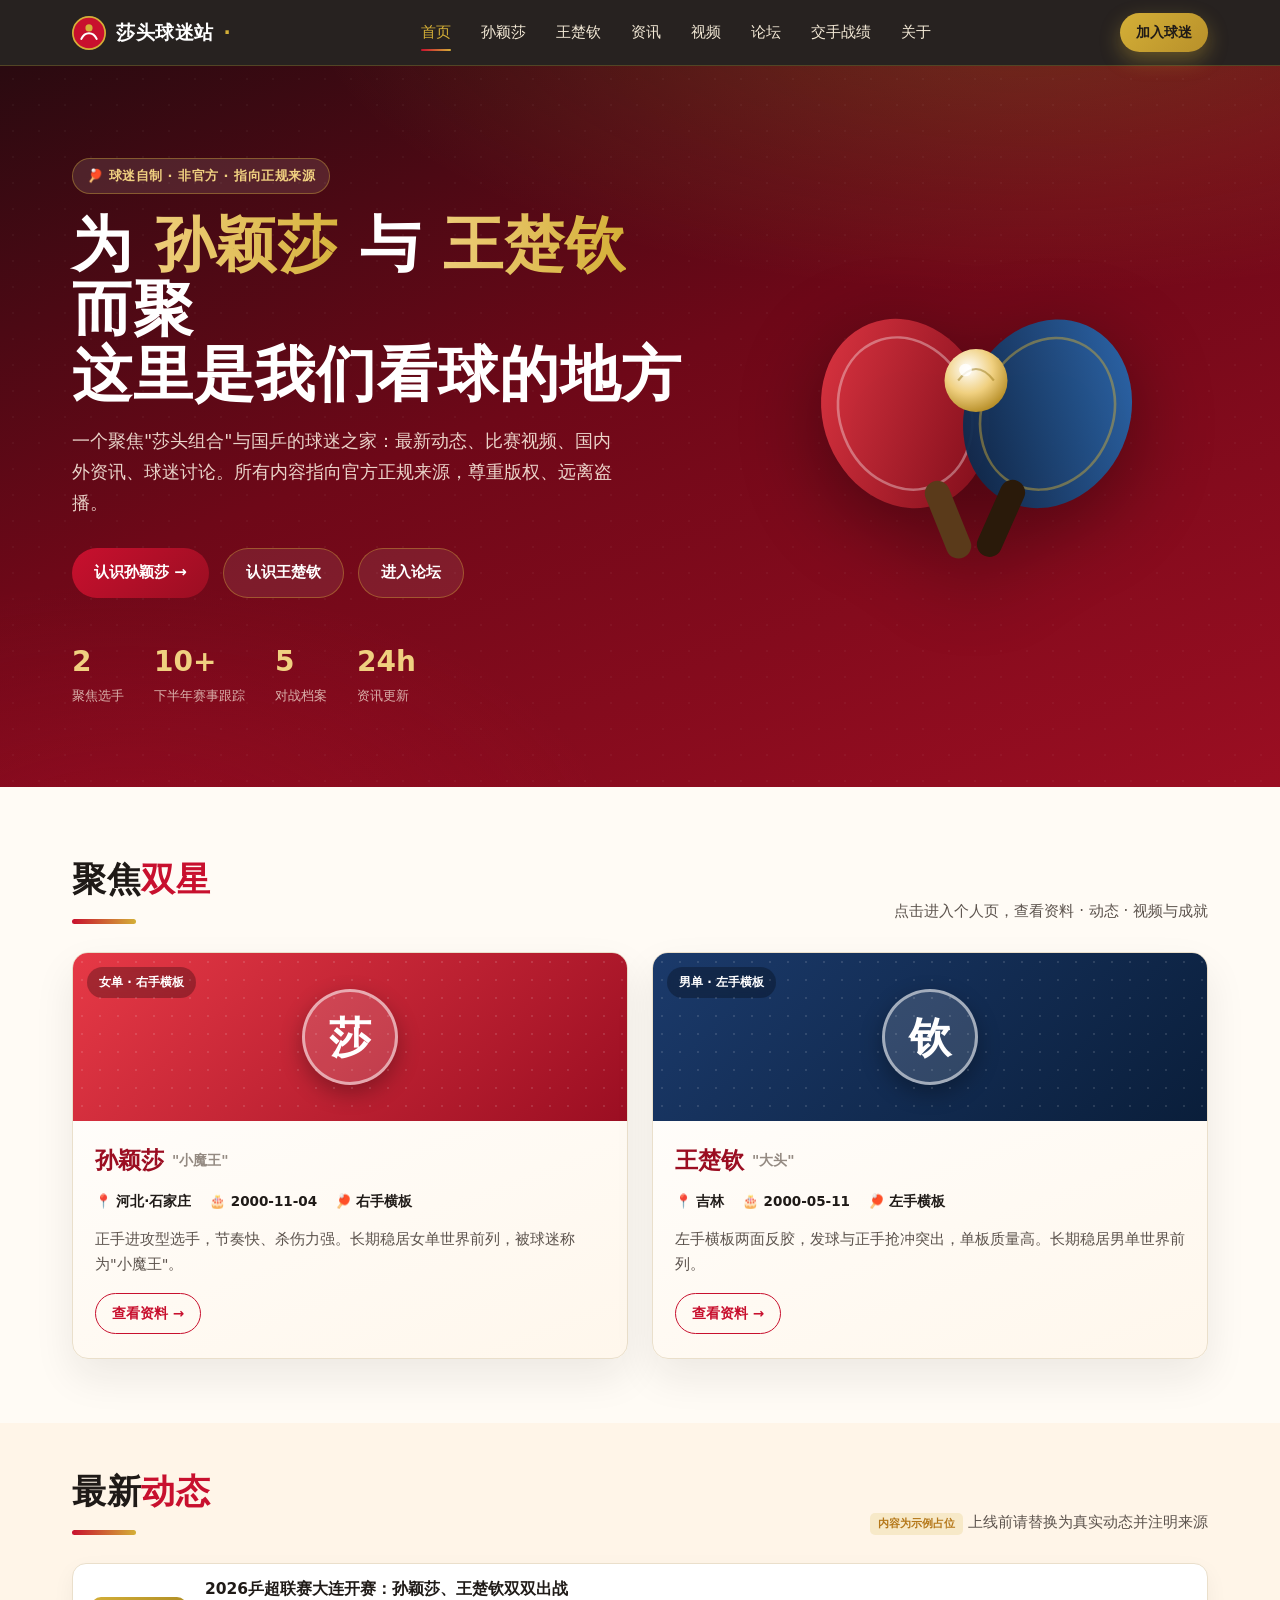
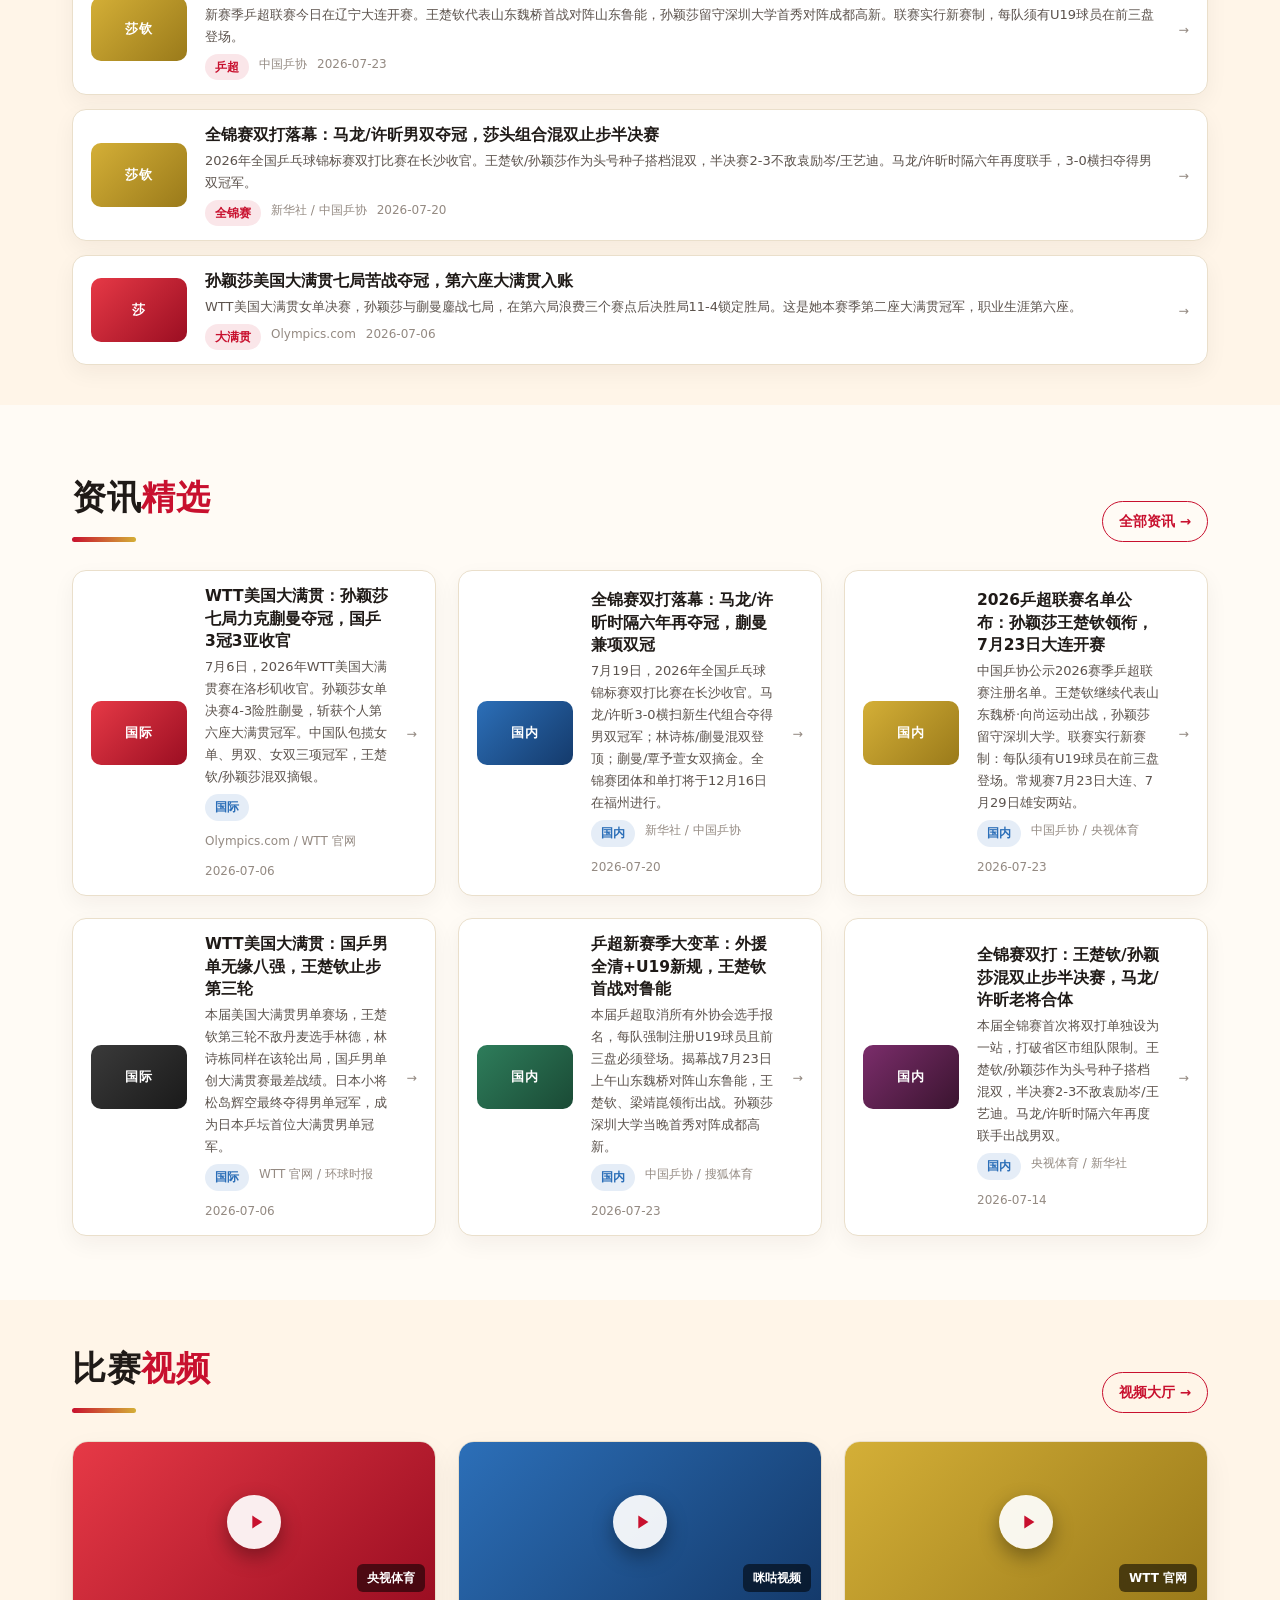
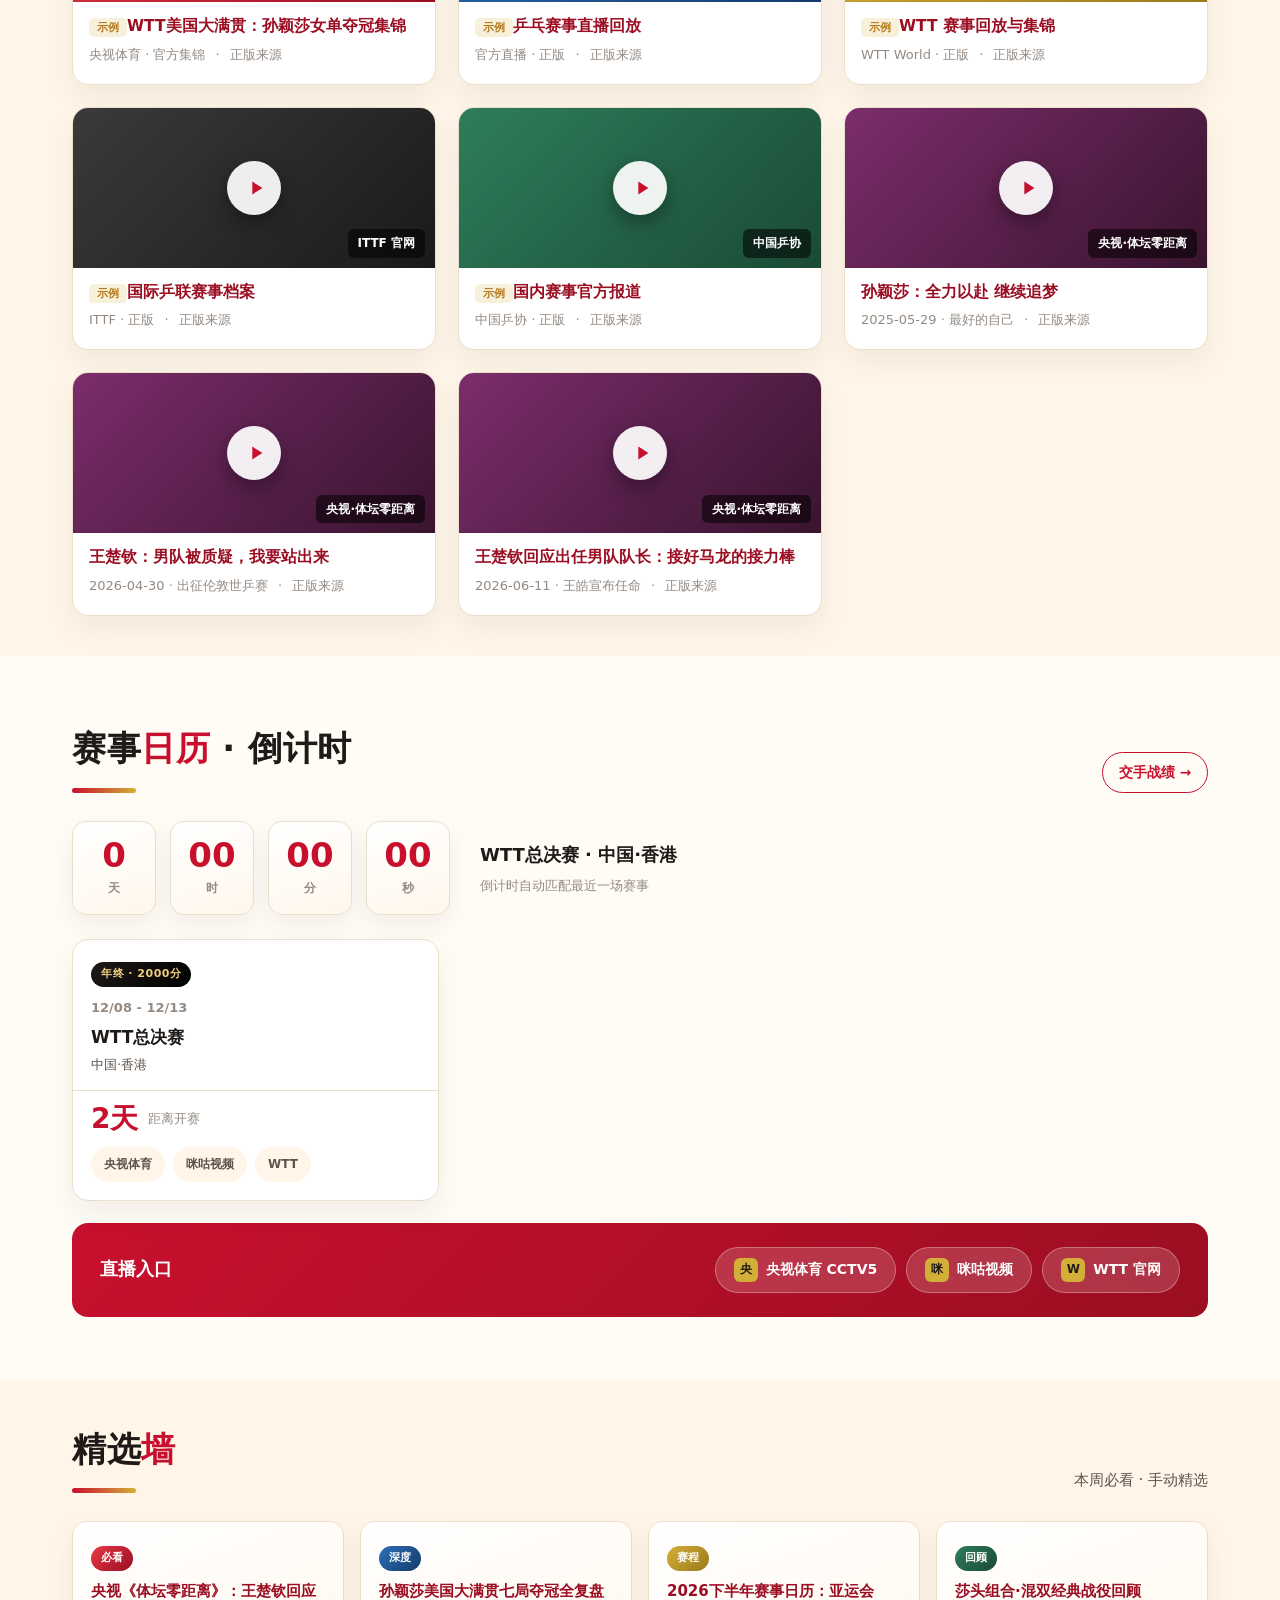
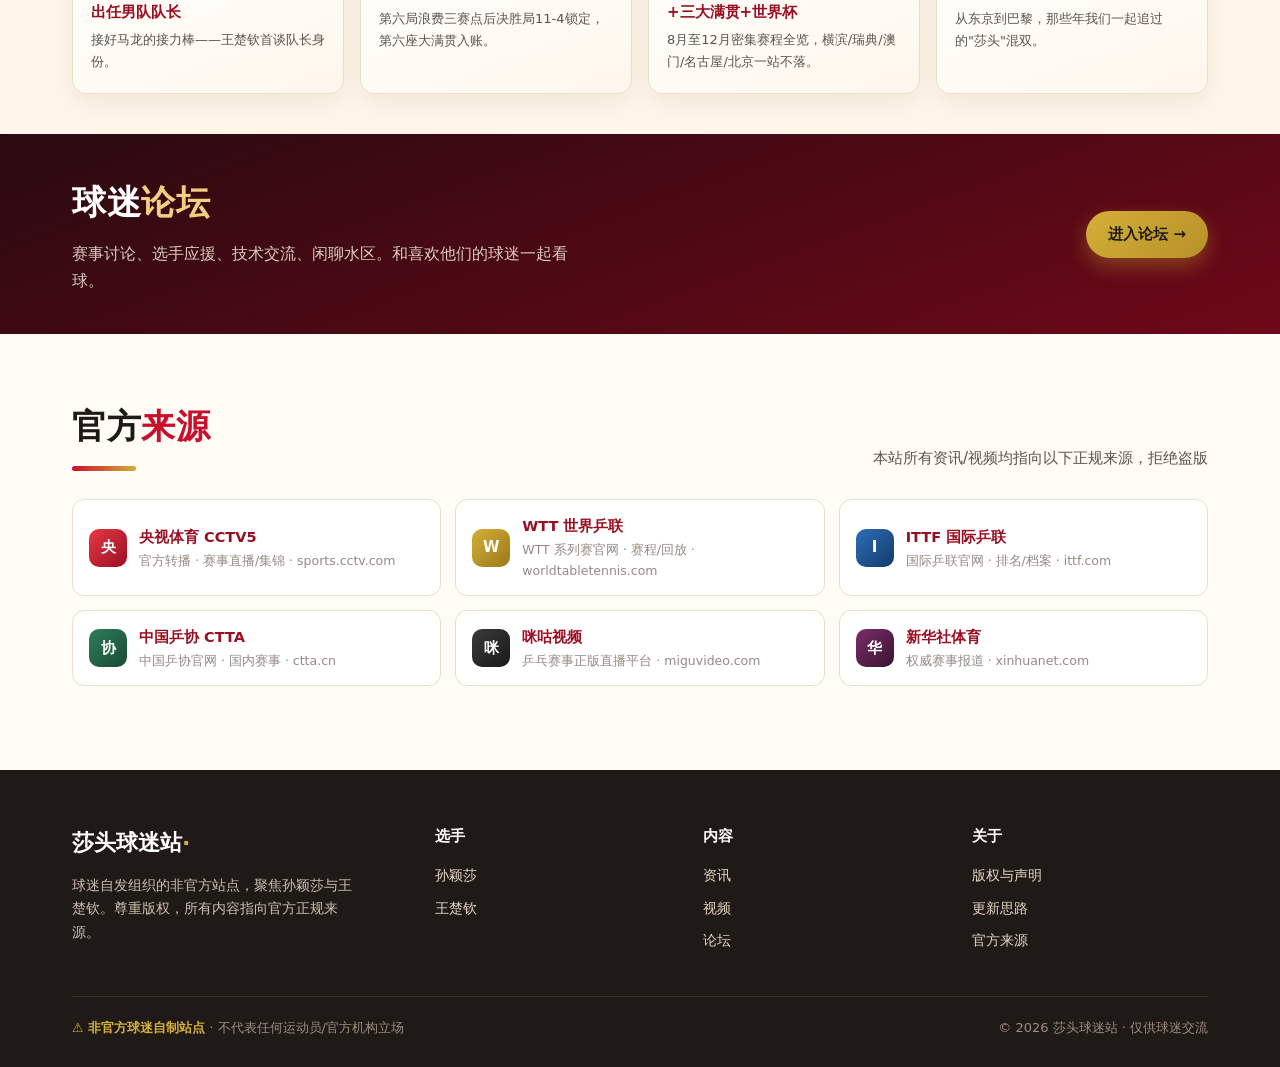
==== commit 53f1ac2f: "大更新：赛事日历+倒计时+直播入口 | 百科化双星页(生涯时间线/冠军墙/交手纪录) | 新增交手战绩独立页 | 首页精选墙" ====
--- a/index.html
+++ b/index.html
@@ -28,6 +28,7 @@
         <a href="news.html">资讯</a>
         <a href="videos.html">视频</a>
         <a href="forum.html">论坛</a>
+        <a href="head-to-head.html">交手战绩</a>
         <a href="about.html">关于</a>
       </div>
       <div class="nav-cta">
@@ -53,8 +54,8 @@
         </div>
         <div class="hero-stats">
           <div class="hero-stat"><div class="num">2</div><div class="lbl">聚焦选手</div></div>
-          <div class="hero-stat"><div class="num">6+</div><div class="lbl">官方来源</div></div>
-          <div class="hero-stat"><div class="num">5</div><div class="lbl">论坛分区</div></div>
+          <div class="hero-stat"><div class="num">10+</div><div class="lbl">下半年赛事跟踪</div></div>
+          <div class="hero-stat"><div class="num">5</div><div class="lbl">对战档案</div></div>
           <div class="hero-stat"><div class="num">24h</div><div class="lbl">资讯更新</div></div>
         </div>
       </div>
@@ -180,28 +181,47 @@
     </div>
   </section>
 
-  <!-- 赛事倒计时（示例） -->
-  <section class="section">
-    <div class="wrap">
-      <div class="section-head">
-        <div>
-          <div class="section-title">赛事<span class="accent">倒计时</span></div>
-          <div class="section-line"></div>
-        </div>
-        <div class="section-sub"><span class="sample-flag">演示态</span> 设定真实赛事日期后自动倒数</div>
-      </div>
-      <div style="display:flex; align-items:center; gap:30px; flex-wrap:wrap;">
-        <div class="countdown" data-countdown>
+  <!-- 赛事日历 + 倒计时 -->
+  <section class="section">
+    <div class="wrap">
+      <div class="section-head">
+        <div>
+          <div class="section-title">赛事<span class="accent">日历</span> · 倒计时</div>
+          <div class="section-line"></div>
+        </div>
+        <a class="btn btn-outline btn-sm" href="head-to-head.html">交手战绩 →</a>
+      </div>
+      <!-- 大倒计时 -->
+      <div style="display:flex; align-items:center; gap:30px; flex-wrap:wrap; margin-bottom:24px;">
+        <div class="countdown" data-countdown id="countdownTarget" data-target="">
           <div class="cd-box"><div class="cd-num" data-cd="d">0</div><div class="cd-lbl">天</div></div>
           <div class="cd-box"><div class="cd-num" data-cd="h">00</div><div class="cd-lbl">时</div></div>
           <div class="cd-box"><div class="cd-num" data-cd="m">00</div><div class="cd-lbl">分</div></div>
           <div class="cd-box"><div class="cd-num" data-cd="s">00</div><div class="cd-lbl">秒</div></div>
         </div>
         <div>
-          <div style="font-size:18px; font-weight:800;">下一站：示例赛事</div>
-          <div class="muted" style="font-size:14px; margin-top:4px;">把 <code>data-target="YYYY-MM-DD"</code> 改成真实赛事日期即可。</div>
-        </div>
-      </div>
+          <div style="font-size:18px; font-weight:800;" id="cdLabel" data-cd-label>加载中...</div>
+          <div class="muted" style="font-size:13px; margin-top:4px;">倒计时自动匹配最近一场赛事</div>
+        </div>
+      </div>
+      <!-- 赛事卡片 -->
+      <div class="calendar-grid" data-render="calendar"></div>
+      <!-- 直播入口条 -->
+      <div class="live-bar" data-render="livebar"></div>
+    </div>
+  </section>
+
+  <!-- 精选墙 -->
+  <section class="section-tight" style="background: var(--c-bg-alt);">
+    <div class="wrap">
+      <div class="section-head">
+        <div>
+          <div class="section-title">精选<span class="accent">墙</span></div>
+          <div class="section-line"></div>
+        </div>
+        <div class="section-sub">本周必看 · 手动精选</div>
+      </div>
+      <div class="featured-grid" data-render="featured"></div>
     </div>
   </section>
 
--- a/assets/css/style.css
+++ b/assets/css/style.css
@@ -386,6 +386,136 @@
 .tag-pill { display:inline-block; padding:3px 10px; border-radius:6px; background:var(--c-bg-alt); color:var(--c-ink-soft); font-size:12.5px; font-weight:600; border:1px solid var(--c-line); }
 .sample-flag { display:inline-flex; align-items:center; gap:5px; font-size:11px; font-weight:700; color:#b5781a; background:rgba(212,175,55,.18); padding:2px 8px; border-radius:5px; }
 
+/* ---------- 赛事日历 ---------- */
+.calendar-grid { display:grid; grid-template-columns:repeat(3,1fr); gap:18px; }
+.cal-card {
+  background:var(--c-surface); border:1px solid var(--c-line); border-radius: var(--radius);
+  overflow:hidden; box-shadow:0 12px 30px rgba(31,26,23,.06); transition:transform .18s,box-shadow .18s;
+}
+.cal-card:hover { transform:translateY(-3px); box-shadow:0 20px 42px rgba(31,26,23,.14); }
+.cal-card-header {
+  padding:18px 18px 14px; position:relative;
+  border-bottom:1px solid var(--c-line);
+}
+.cal-card-header .tour-type {
+  display:inline-flex; padding:3px 10px; border-radius:999px; font-size:11px; font-weight:700;
+  letter-spacing:.5px;
+}
+.cal-card-header .tour-type.grandslam { background:linear-gradient(135deg,#D4AF37,#9a7a1a); color:#fff; }
+.cal-card-header .tour-type.wtt { background:linear-gradient(135deg,#2C6FB8,#143A6B); color:#fff; }
+.cal-card-header .tour-type.championship { background:linear-gradient(135deg,#C8102E,#9B0E22); color:#fff; }
+.cal-card-header .tour-type.cup { background:linear-gradient(135deg,#2E7D5B,#1a4a35); color:#fff; }
+.cal-card-header .tour-type.combined { background:linear-gradient(135deg,#7B2D6B,#3a142f); color:#fff; }
+.cal-card-header .tour-type.final { background:linear-gradient(135deg,#1F1A17,#000); color:var(--c-gold-light); }
+.cal-card-header .tour-date { font-size:13px; color:var(--c-ink-mute); margin-top:10px; font-weight:600; }
+.cal-card-header .tour-name { font-family:var(--ff-display); font-size:17px; font-weight:800; margin-top:4px; }
+.cal-card-header .tour-loc { font-size:13px; color:var(--c-ink-soft); margin-top:2px; }
+.cal-card-body { padding:14px 18px 18px; }
+.cal-card-body .cd-row { display:flex; align-items:center; gap:10px; margin-bottom:14px; }
+.cal-card-body .cd-num { font-family:var(--ff-display); font-size:28px; font-weight:900; color:var(--c-red); line-height:1; }
+.cal-card-body .cd-unit { font-size:13px; color:var(--c-ink-mute); }
+.cal-card-body .live-links { display:flex; gap:8px; flex-wrap:wrap; }
+.cal-card-body .live-link {
+  display:inline-flex; align-items:center; gap:6px; padding:6px 12px; border-radius:999px;
+  background:var(--c-bg-alt); font-size:12px; font-weight:600; color:var(--c-ink-soft); transition:.15s;
+  border:1px solid transparent;
+}
+.cal-card-body .live-link:hover { border-color:var(--c-red); color:var(--c-red); background:#fff; }
+.cal-points { font-size:12px; color:var(--c-ink-mute); margin-top:8px; }
+
+/* 直播入口条 */
+.live-bar {
+  background: linear-gradient(135deg,#C8102E,#9B0E22); border-radius:16px; padding:24px 28px;
+  color:#fff; display:flex; align-items:center; gap:24px; flex-wrap:wrap; justify-content:space-between;
+  margin-top:22px;
+}
+.live-bar-title { font-family:var(--ff-display); font-size:18px; font-weight:800; }
+.live-bar-links { display:flex; gap:10px; flex-wrap:wrap; }
+.live-bar-link {
+  display:inline-flex; align-items:center; gap:8px; padding:10px 18px; border-radius:999px;
+  background:rgba(255,255,255,.16); color:#fff; font-weight:700; font-size:14px;
+  border:1px solid rgba(255,255,255,.3); transition:.15s;
+}
+.live-bar-link:hover { background:rgba(255,255,255,.28); color:#fff; transform:scale(1.02); }
+.live-bar-link .liv { width:24px; height:24px; border-radius:6px; background:var(--c-gold); color:#1F1A17; display:flex; align-items:center; justify-content:center; font-weight:800; font-size:12px; }
+
+/* ---------- 精选墙 ---------- */
+.featured-grid { display:grid; grid-template-columns:repeat(4,1fr); gap:16px; }
+.featured-card {
+  background: linear-gradient(160deg,#fff,#FFF7EC); border:1px solid var(--c-line);
+  border-radius:14px; padding:20px 18px; box-shadow:0 10px 26px rgba(31,26,23,.06);
+  transition:transform .16s,box-shadow .16s;
+}
+.featured-card:hover { transform:translateY(-3px); box-shadow:0 18px 38px rgba(31,26,23,.14); }
+.featured-card .ft-tag { display:inline-flex; padding:3px 10px; border-radius:999px; color:#fff; font-size:11px; font-weight:700; margin-bottom:10px; }
+.featured-card .ft-title { font-size:15px; font-weight:700; line-height:1.4; margin-bottom:6px; }
+.featured-card .ft-desc { font-size:13px; color:var(--c-ink-soft); }
+
+/* ---------- 交手纪录 ---------- */
+.h2h-hero { background:linear-gradient(160deg,#1F1A17,#2A0A10); color:#fff; padding:56px 0 48px; position:relative; overflow:hidden; }
+.h2h-hero::before { content:""; position:absolute; inset:0; background-image:radial-gradient(rgba(255,255,255,.06) 1px,transparent 1px); background-size:22px 22px; }
+.h2h-title { font-family:var(--ff-display); font-size:clamp(28px,4vw,38px); font-weight:900; text-align:center; position:relative; }
+.h2h-title .gold { color:var(--c-gold-light); }
+.h2h-sub { color:rgba(255,245,230,.7); text-align:center; margin-top:8px; font-size:15px; position:relative; }
+
+.h2h-tabs { display:flex; gap:10px; justify-content:center; margin:36px 0; }
+.h2h-tab {
+  padding:10px 24px; border-radius:999px; border:1.5px solid var(--c-line); background:#fff;
+  font-size:15px; font-weight:600; color:var(--c-ink-soft); cursor:pointer; transition:.16s; font-family:var(--ff);
+}
+.h2h-tab:hover { border-color:var(--c-red); color:var(--c-red); }
+.h2h-tab.active { background:var(--c-red); color:#fff; border-color:var(--c-red); }
+
+.h2h-card {
+  background:#fff; border:1px solid var(--c-line); border-radius:var(--radius);
+  padding:22px 24px; box-shadow:0 12px 30px rgba(31,26,23,.06);
+  margin-bottom:18px; display:grid; grid-template-columns: 200px 1fr; gap:20px; align-items:start;
+}
+.h2h-card .h2h-left { text-align:center; }
+.h2h-card .h2h-opp { font-family:var(--ff-display); font-size:22px; font-weight:800; }
+.h2h-card .h2h-vs { font-size:13px; color:var(--c-ink-mute); margin:4px 0; }
+.h2h-card .h2h-total { font-family:var(--ff-display); font-size:30px; font-weight:900; color:var(--c-red); line-height:1; }
+.h2h-card .h2h-rate { font-size:14px; color:var(--c-ink-soft); margin-top:4px; }
+.h2h-bar { width:100%; height:8px; border-radius:4px; background:var(--c-bg-alt); margin-top:10px; overflow:hidden; }
+.h2h-bar .h2h-fill { height:100%; border-radius:4px; transition:.5s; }
+.h2h-card .h2h-right { }
+.h2h-card .h2h-desc { font-size:14px; color:var(--c-ink-soft); line-height:1.6; }
+.h2h-card .h2h-recent { font-size:12px; color:var(--c-red); font-weight:700; margin-top:6px; }
+.h2h-card .h2h-highlights { margin-top:10px; }
+.h2h-card .h2h-highlights li { font-size:13px; color:var(--c-ink-soft); padding:4px 0; padding-left:16px; position:relative; }
+.h2h-card .h2h-highlights li::before { content:""; position:absolute; left:0; top:11px; width:6px; height:6px; border-radius:50%; background:var(--c-gold); }
+
+/* ---------- 百科：生涯时间线 ---------- */
+.encyclopedia-tabs { display:flex; gap:8px; flex-wrap:wrap; margin-bottom:24px; justify-content:center; }
+.enc-tab {
+  padding:10px 20px; border-radius:999px; border:1.5px solid var(--c-line); background:#fff;
+  font-size:14px; font-weight:600; color:var(--c-ink-soft); cursor:pointer; transition:.16s; font-family:var(--ff);
+}
+.enc-tab:hover { border-color:var(--c-red); color:var(--c-red); }
+.enc-tab.active { background:var(--c-red); color:#fff; border-color:var(--c-red); }
+
+.career-timeline { position:relative; padding-left:36px; }
+.career-timeline::before { content:""; position:absolute; left:12px; top:8px; bottom:8px; width:3px; background:linear-gradient(var(--c-red),var(--c-gold),var(--c-red)); border-radius:3px; }
+.career-phase { position:relative; margin-bottom:24px; }
+.career-phase::before { content:""; position:absolute; left:-30px; top:6px; width:16px; height:16px; border-radius:50%; background:#fff; border:3px solid var(--c-red); box-shadow:0 0 0 3px rgba(200,16,46,.18); z-index:1; }
+.career-phase .ph-period { font-size:13px; font-weight:700; color:var(--c-red); }
+.career-phase .ph-title { font-family:var(--ff-display); font-size:18px; font-weight:800; margin:4px 0 8px; }
+.career-phase .ph-items { display:flex; flex-direction:column; gap:4px; }
+.career-phase .ph-items li { font-size:14px; color:var(--c-ink-soft); padding-left:12px; position:relative; }
+.career-phase .ph-items li::before { content:"·"; position:absolute; left:0; color:var(--c-gold); font-weight:800; }
+
+/* 百科：迷你交手卡（选手页内嵌） */
+.h2h-mini { display:grid; grid-template-columns:repeat(3,1fr); gap:14px; }
+.h2h-mini-card {
+  background:var(--c-surface); border:1px solid var(--c-line); border-radius:12px; padding:18px 16px;
+  text-align:center; box-shadow:0 8px 22px rgba(31,26,23,.05);
+}
+.h2h-mini-card .hm-opp { font-size:15px; font-weight:700; }
+.h2h-mini-card .hm-total { font-family:var(--ff-display); font-size:22px; font-weight:900; color:var(--c-red); margin:6px 0; }
+.h2h-mini-card .hm-rate { font-size:12px; color:var(--c-ink-mute); }
+.h2h-mini-bar { width:100%; height:6px; border-radius:3px; background:var(--c-bg-alt); margin-top:10px; overflow:hidden; }
+.h2h-mini-bar .hm-fill { height:100%; border-radius:3px; }
+
 /* ---------- 响应式 ---------- */
 @media (max-width: 980px) {
   .hero-grid { grid-template-columns: 1fr; }
@@ -400,6 +530,10 @@
   .forum-grid { grid-template-columns: 1fr; }
   .profile-grid { grid-template-columns: 1fr; text-align:center; }
   .profile-grid .profile-tags { justify-content:center; }
+  .calendar-grid { grid-template-columns: repeat(2,1fr); }
+  .featured-grid { grid-template-columns: repeat(2,1fr); }
+  .h2h-card { grid-template-columns: 1fr; text-align:center; }
+  .h2h-mini { grid-template-columns: repeat(2,1fr); }
 }
 @media (max-width: 720px) {
   .nav-links { display:none; position:absolute; top:var(--nav-h); left:0; right:0; background:#1F1A17; flex-direction:column; align-items:stretch; padding:10px 16px 18px; gap:2px; border-bottom:1px solid rgba(212,175,55,.2); }
@@ -415,4 +549,7 @@
   .thread-side { display:none; }
   .section { padding: 46px 0; }
   .fab { right:18px; bottom:18px; padding:12px 18px; }
-}
+  .calendar-grid { grid-template-columns: 1fr; }
+  .featured-grid { grid-template-columns: 1fr; }
+  .h2h-mini { grid-template-columns: 1fr; }
+}
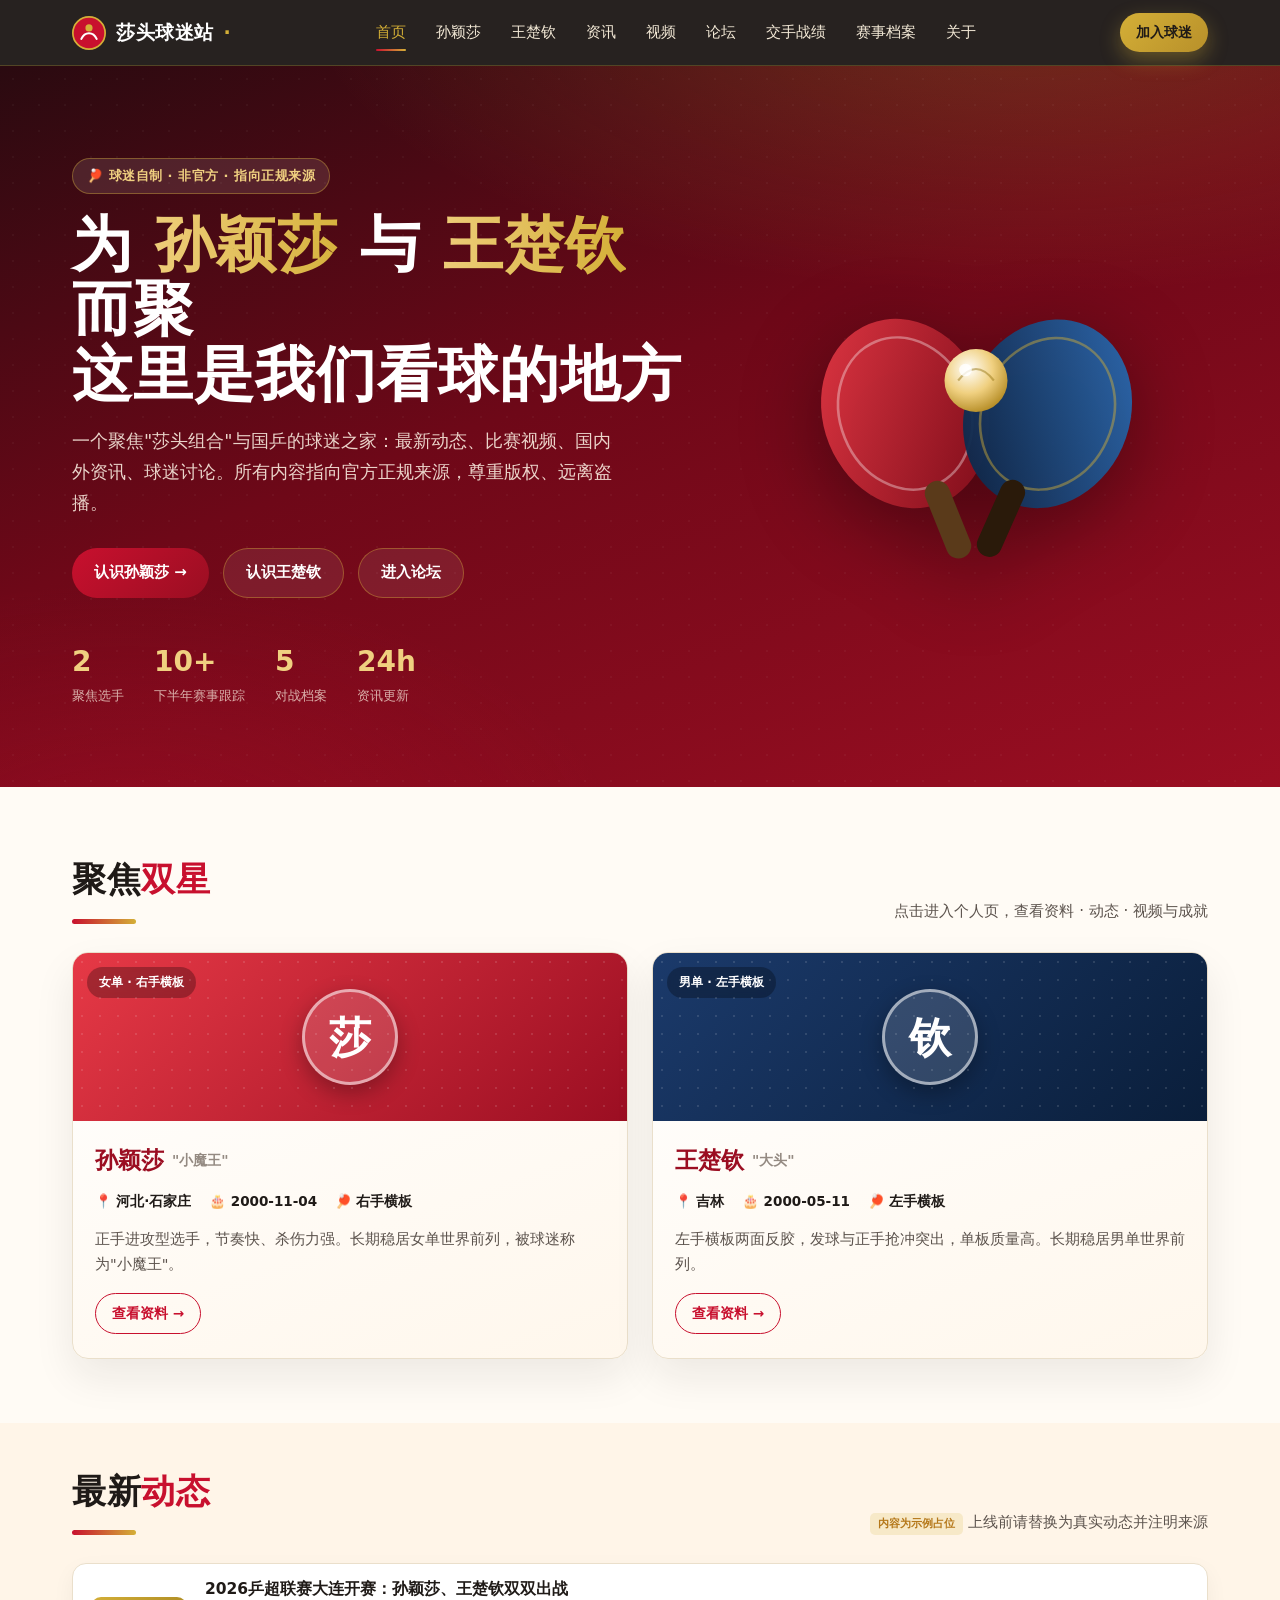
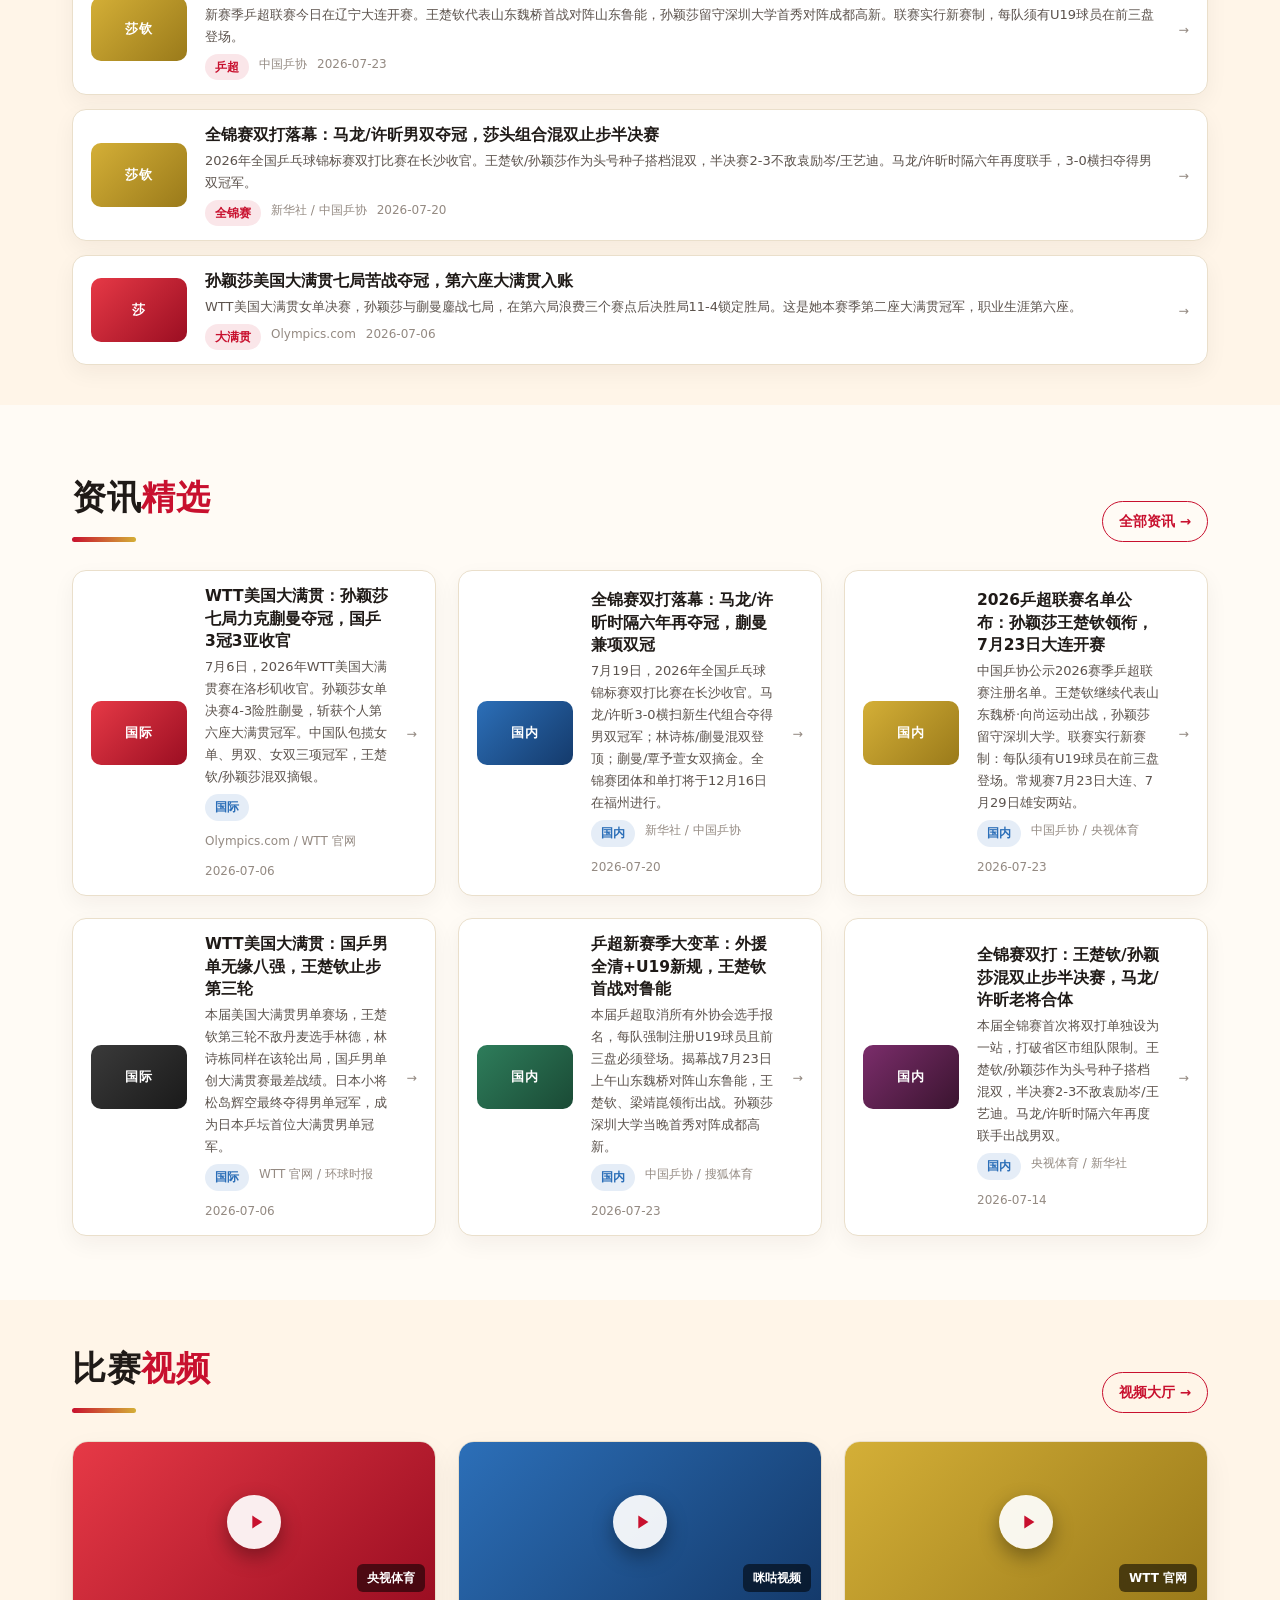
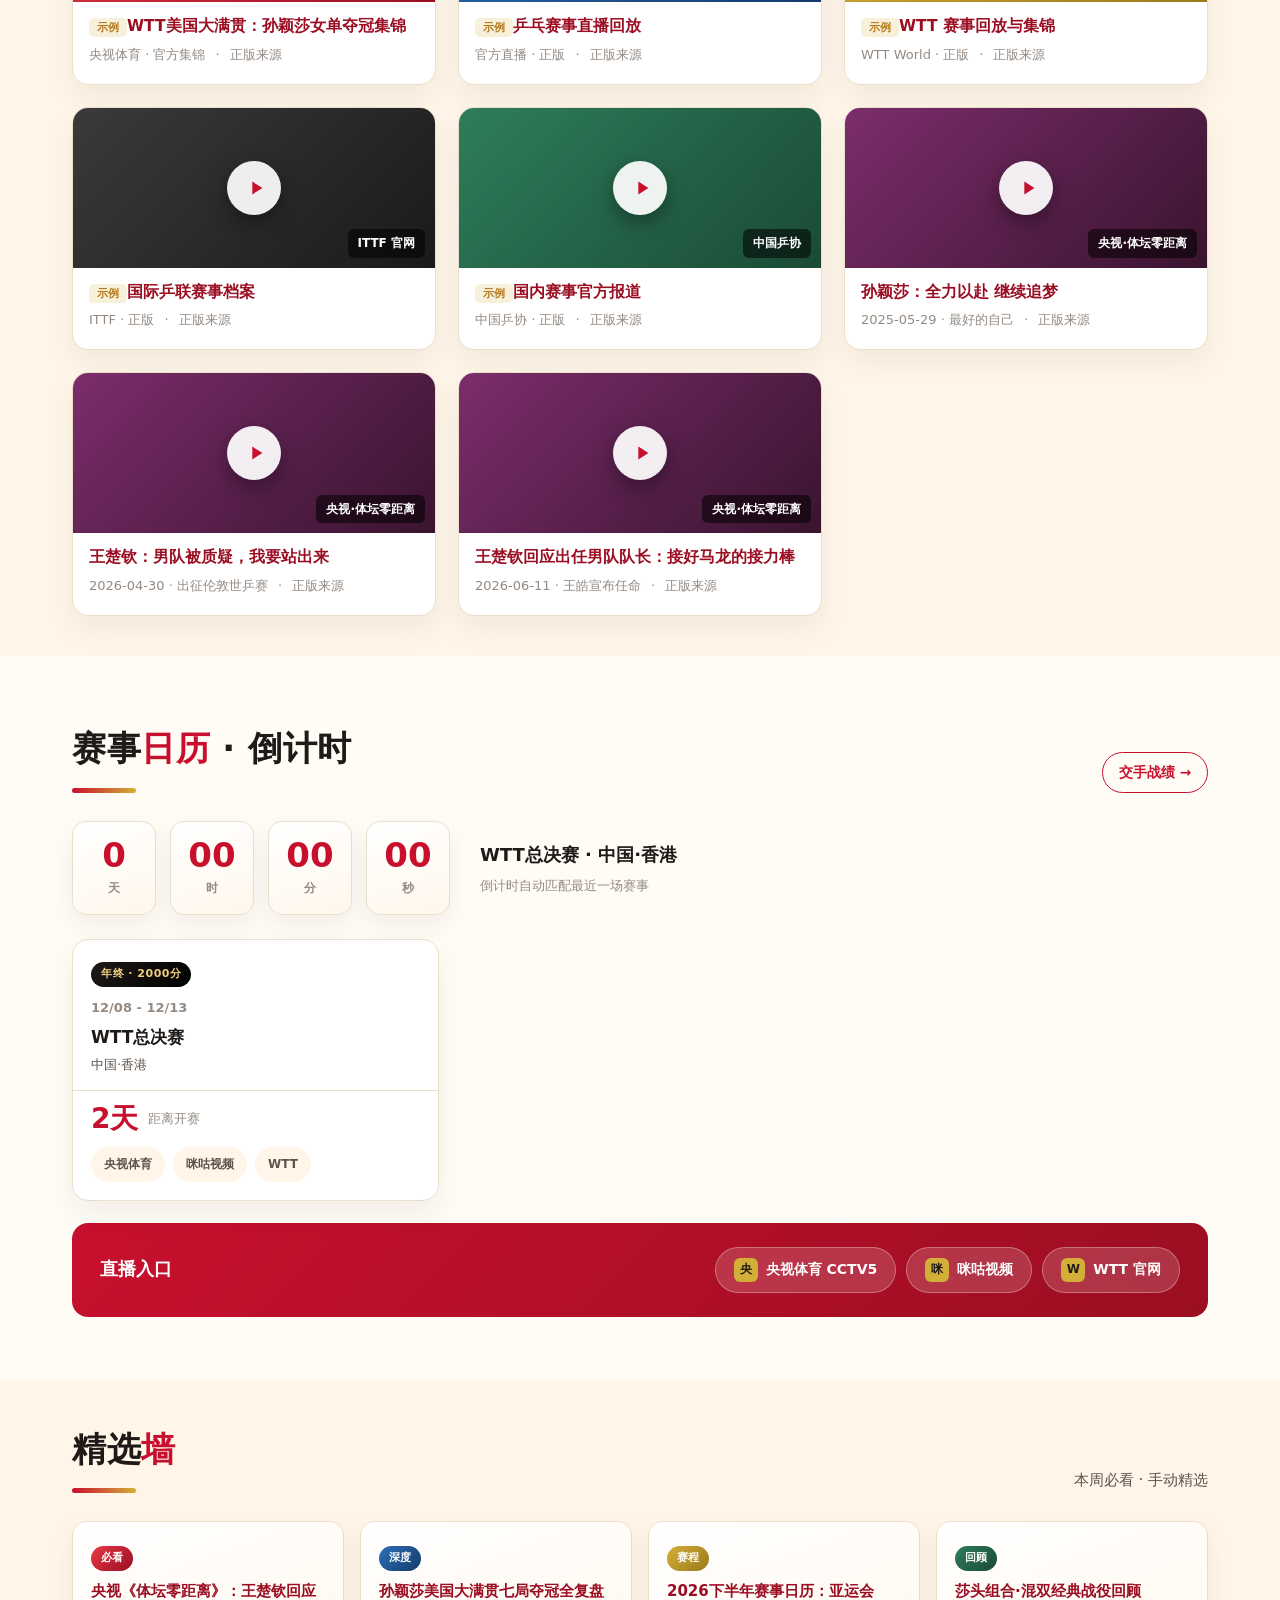
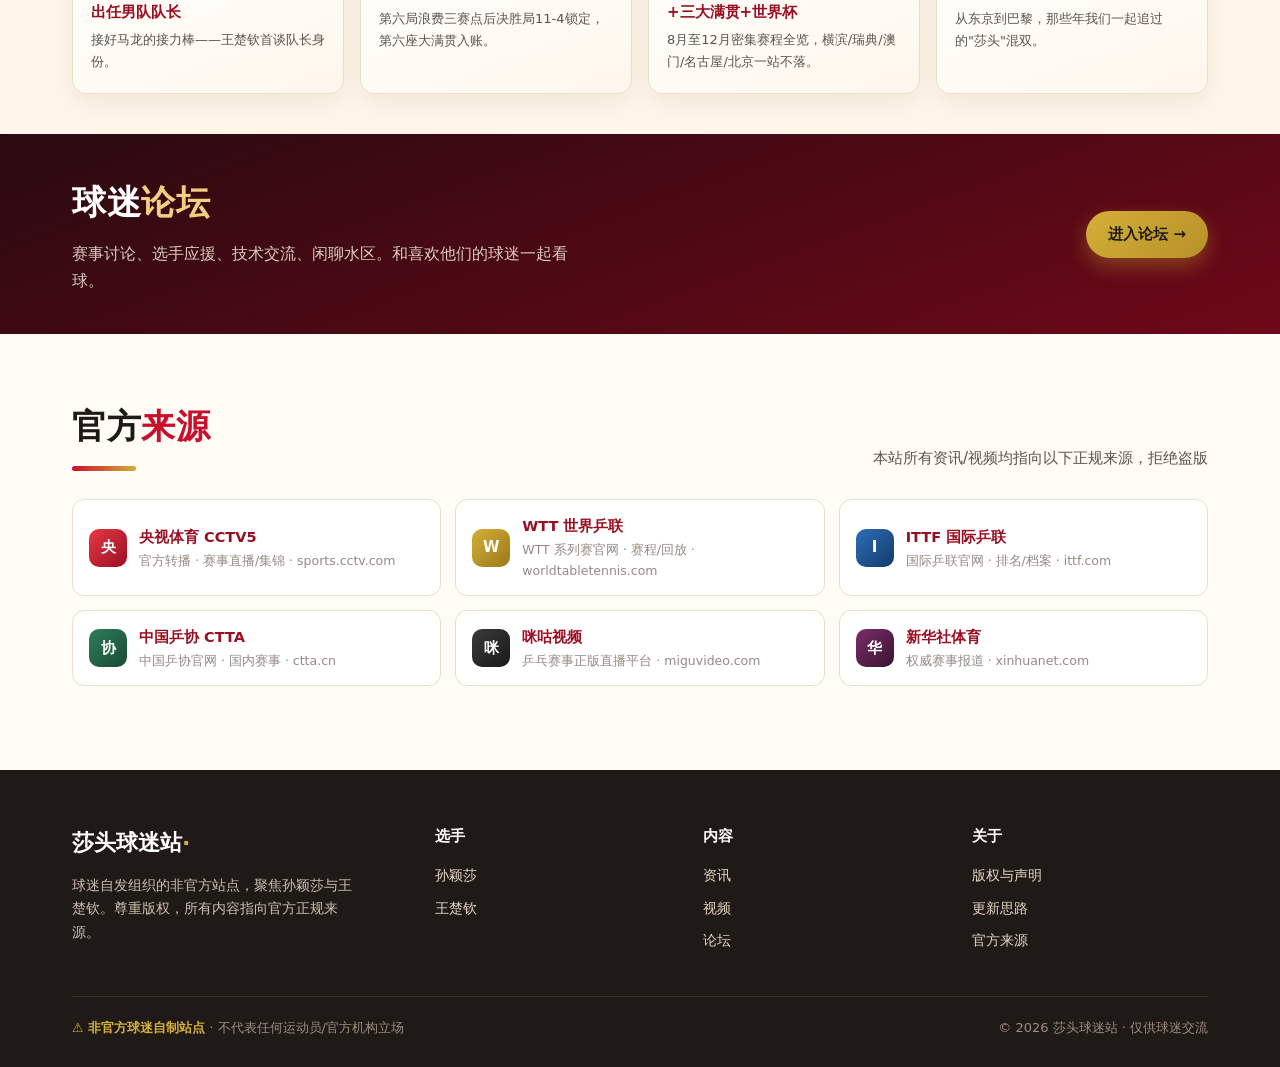
==== commit b2dd9f9e: "三大板块上线：进站必读(防诈骗+文明观赛) | 赛事档案馆(结构化赛果) | 心声墙(localStorage许愿墙)" ====
--- a/index.html
+++ b/index.html
@@ -29,6 +29,7 @@
         <a href="videos.html">视频</a>
         <a href="forum.html">论坛</a>
         <a href="head-to-head.html">交手战绩</a>
+        <a href="tournament.html">赛事档案</a>
         <a href="about.html">关于</a>
       </div>
       <div class="nav-cta">
--- a/assets/css/style.css
+++ b/assets/css/style.css
@@ -516,6 +516,124 @@
 .h2h-mini-bar { width:100%; height:6px; border-radius:3px; background:var(--c-bg-alt); margin-top:10px; overflow:hidden; }
 .h2h-mini-bar .hm-fill { height:100%; border-radius:3px; }
 
+/* ---------- 赛事档案馆 ---------- */
+.archive-year { font-family:var(--ff-display); font-size:28px; font-weight:900; color:var(--c-red); margin:32px 0 18px; padding-bottom:10px; border-bottom:3px solid var(--c-gold); }
+.archive-year:first-child { margin-top:0; }
+.archive-table { width:100%; border-collapse:collapse; background:#fff; border-radius:var(--radius); overflow:hidden; box-shadow:0 12px 30px rgba(31,26,23,.06); margin-bottom:10px; }
+.archive-table thead { background:linear-gradient(135deg,#2A0A10,#6E0818); color:#fff; }
+.archive-table th {
+  padding:14px 12px; font-size:13px; font-weight:700; text-align:left; white-space:nowrap;
+  letter-spacing:.4px;
+}
+.archive-table th:first-child { padding-left:20px; }
+.archive-table td { padding:12px; font-size:14px; color:var(--c-ink-soft); border-bottom:1px solid var(--c-line); }
+.archive-table td:first-child { padding-left:20px; font-weight:600; color:var(--c-ink); }
+.archive-table tbody tr { transition:background .12s; }
+.archive-table tbody tr:hover { background:var(--c-bg-alt); }
+.archive-event-name { font-weight:700; color:var(--c-ink); }
+.archive-event-type {
+  display:inline-flex; padding:2px 8px; border-radius:4px; font-size:11px; font-weight:700; white-space:nowrap;
+}
+.at-gs { background:linear-gradient(135deg,#D4AF37,#9a7a1a); color:#fff; }
+.at-wtt { background:linear-gradient(135deg,#2C6FB8,#143A6B); color:#fff; }
+.at-red { background:linear-gradient(135deg,#C8102E,#9B0E22); color:#fff; }
+.at-green { background:linear-gradient(135deg,#2E7D5B,#1a4a35); color:#fff; }
+.at-plum { background:linear-gradient(135deg,#7B2D6B,#3a142f); color:#fff; }
+.at-dark { background:linear-gradient(135deg,#3a3a3a,#1a1a1a); color:var(--c-gold-light); }
+.archive-result { font-weight:700; }
+.archive-result.gold { color:#C8102E; }
+.archive-result.silver { color:#9a7a1a; }
+.archive-result.bronze { color:#2E7D5B; }
+.archive-player { display:inline-flex; align-items:center; gap:6px; }
+.archive-player .ap-mark {
+  width:24px; height:24px; border-radius:6px; display:flex; align-items:center; justify-content:center;
+  font-size:12px; font-weight:800; color:#fff; flex:none;
+}
+.ap-sun { background:#C8102E; }
+.ap-wang { background:#1B3A6B; }
+.ap-both { background:linear-gradient(135deg,#C8102E,#1B3A6B); }
+.archive-src { font-size:12px; color:var(--c-ink-mute); }
+.archive-note { font-size:12px; color:var(--c-ink-mute); font-style:italic; }
+.archive-disclaimer {
+  background:var(--c-bg-alt); border:1px solid var(--c-line); border-radius:12px;
+  padding:16px 20px; margin-top:28px; font-size:13.5px; color:var(--c-ink-soft); display:flex; gap:10px; align-items:flex-start;
+}
+.archive-disclaimer b { color:var(--c-ink); }
+
+/* ---------- 心声墙 ---------- */
+.msgwall-tabs { display:flex; gap:8px; margin-bottom:24px; }
+.msgwall-tab {
+  padding:10px 22px; border-radius:999px; border:1.5px solid var(--c-line); background:#fff;
+  font-size:14.5px; font-weight:600; color:var(--c-ink-soft); cursor:pointer; transition:.16s; font-family:var(--ff);
+}
+.msgwall-tab:hover { border-color:var(--c-red); color:var(--c-red); }
+.msgwall-tab.active { background:var(--c-red); color:#fff; border-color:var(--c-red); }
+
+.msgwall-composer {
+  background:linear-gradient(160deg,#fff,#FFF7EC); border:1px solid var(--c-line);
+  border-radius:var(--radius); padding:22px 24px; margin-bottom:24px; box-shadow:0 10px 26px rgba(31,26,23,.05);
+}
+.msgwall-composer .mc-title { font-family:var(--ff-display); font-size:18px; font-weight:800; margin-bottom:16px; }
+.msgwall-composer .mc-row { display:flex; gap:12px; margin-bottom:12px; flex-wrap:wrap; }
+.msgwall-composer input[type="text"] {
+  flex:1; min-width:180px; padding:10px 14px; border:1.5px solid var(--c-line); border-radius:10px;
+  font-family:var(--ff); font-size:14px; background:#fff;
+}
+.msgwall-composer input:focus { outline:none; border-color:var(--c-red); }
+.msgwall-composer textarea {
+  width:100%; padding:10px 14px; border:1.5px solid var(--c-line); border-radius:10px;
+  font-family:var(--ff); font-size:14px; resize:vertical; min-height:72px; background:#fff;
+}
+.msgwall-composer textarea:focus { outline:none; border-color:var(--c-red); }
+.msgwall-colors { display:flex; gap:8px; flex-wrap:wrap; }
+.msgwall-color {
+  width:28px; height:28px; border-radius:50%; cursor:pointer; border:2px solid transparent; transition:.14s;
+}
+.msgwall-color:hover { transform:scale(1.15); }
+.msgwall-color.selected { border-color:var(--c-ink); box-shadow:0 0 0 2px var(--c-gold); }
+.mc-btn-row { display:flex; gap:10px; justify-content:flex-end; margin-top:14px; }
+.msgwall-grid { display:grid; grid-template-columns:repeat(3,1fr); gap:16px; }
+.msgwall-note {
+  position:relative; border-radius:14px; padding:20px; box-shadow:0 8px 22px rgba(31,26,23,.07);
+  transition:transform .14s; min-height:120px; display:flex; flex-direction:column;
+}
+.msgwall-note:hover { transform:translateY(-2px) rotate(.5deg); }
+.msgwall-note .mn-author { font-weight:700; font-size:14px; margin-bottom:8px; display:flex; align-items:center; justify-content:space-between; }
+.msgwall-note .mn-msg { font-size:14px; line-height:1.6; flex:1; word-break:break-word; }
+.msgwall-note .mn-time { font-size:11px; opacity:.7; margin-top:10px; }
+.msgwall-note .mn-del {
+  background:none; border:0; cursor:pointer; font-size:14px; opacity:.4; transition:.14s;
+  padding:2px 6px; border-radius:4px;
+}
+.msgwall-note .mn-del:hover { opacity:1; background:rgba(0,0,0,.06); }
+.msgwall-empty { text-align:center; padding:48px 0; color:var(--c-ink-mute); font-size:15px; }
+
+/* 背景色预设 */
+.mw-pink { background:linear-gradient(160deg,#FFF0F3,#FFD6DC); }
+.mw-blue { background:linear-gradient(160deg,#EEF4FF,#D0E2FF); }
+.mw-gold { background:linear-gradient(160deg,#FFF9EC,#FBE9C0); }
+.mw-green { background:linear-gradient(160deg,#EDF8F0,#C8E6D0); }
+.mw-lavender { background:linear-gradient(160deg,#F8F0FF,#E4D0FF); }
+
+/* 进站必读 */
+.mustread {
+  background:linear-gradient(160deg,#FFF7EC,#FBE9C0); border:2px solid rgba(212,175,55,.5);
+  border-radius:var(--radius); padding:30px 32px; margin-bottom:32px;
+}
+.mustread h3 { font-family:var(--ff-display); font-size:22px; font-weight:800; color:var(--c-red-deep); display:flex; align-items:center; gap:8px; margin-bottom:20px; }
+.mustread h4 { font-size:17px; font-weight:800; color:var(--c-ink); margin:22px 0 12px; padding-top:18px; border-top:1px solid rgba(212,175,55,.3); }
+.mustread h4:first-of-type { border-top:none; padding-top:0; margin-top:14px; }
+.mustread ol { counter-reset:mr-item; padding-left:0; }
+.mustread ol li {
+  counter-increment:mr-item; position:relative; padding:10px 0 10px 36px; font-size:14.5px; color:var(--c-ink-soft); line-height:1.7;
+}
+.mustread ol li::before {
+  content:counter(mr-item); position:absolute; left:0; top:10px;
+  width:24px; height:24px; border-radius:50%; background:var(--c-red); color:#fff;
+  font-size:12px; font-weight:800; display:flex; align-items:center; justify-content:center; flex:none;
+}
+.mustread ol li b { color:var(--c-ink); }
+
 /* ---------- 响应式 ---------- */
 @media (max-width: 980px) {
   .hero-grid { grid-template-columns: 1fr; }
@@ -534,6 +652,8 @@
   .featured-grid { grid-template-columns: repeat(2,1fr); }
   .h2h-card { grid-template-columns: 1fr; text-align:center; }
   .h2h-mini { grid-template-columns: repeat(2,1fr); }
+  .msgwall-grid { grid-template-columns: repeat(2,1fr); }
+  .archive-table { font-size:13px; }
 }
 @media (max-width: 720px) {
   .nav-links { display:none; position:absolute; top:var(--nav-h); left:0; right:0; background:#1F1A17; flex-direction:column; align-items:stretch; padding:10px 16px 18px; gap:2px; border-bottom:1px solid rgba(212,175,55,.2); }
@@ -552,4 +672,7 @@
   .calendar-grid { grid-template-columns: 1fr; }
   .featured-grid { grid-template-columns: 1fr; }
   .h2h-mini { grid-template-columns: 1fr; }
-}
+  .msgwall-grid { grid-template-columns: 1fr; }
+  .archive-table { display:block; overflow-x:auto; }
+  .mustread { padding:20px; }
+}
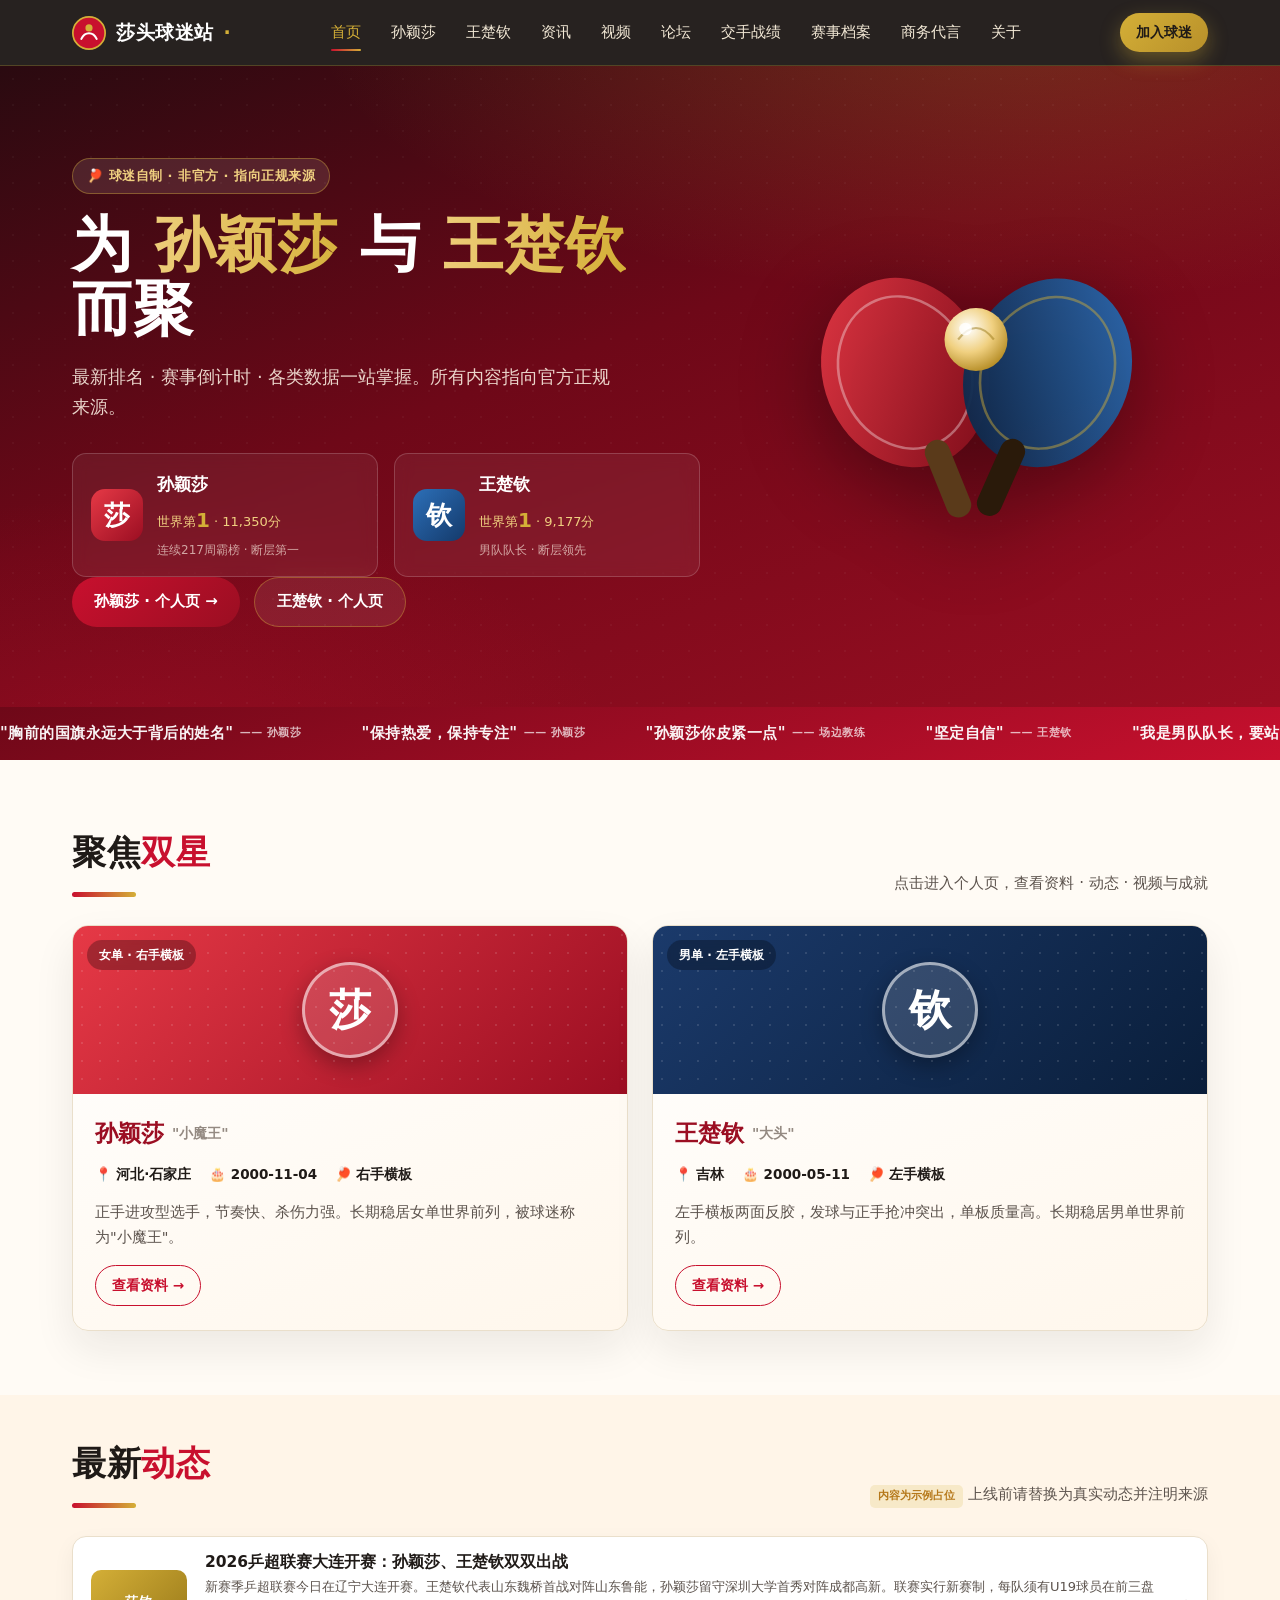
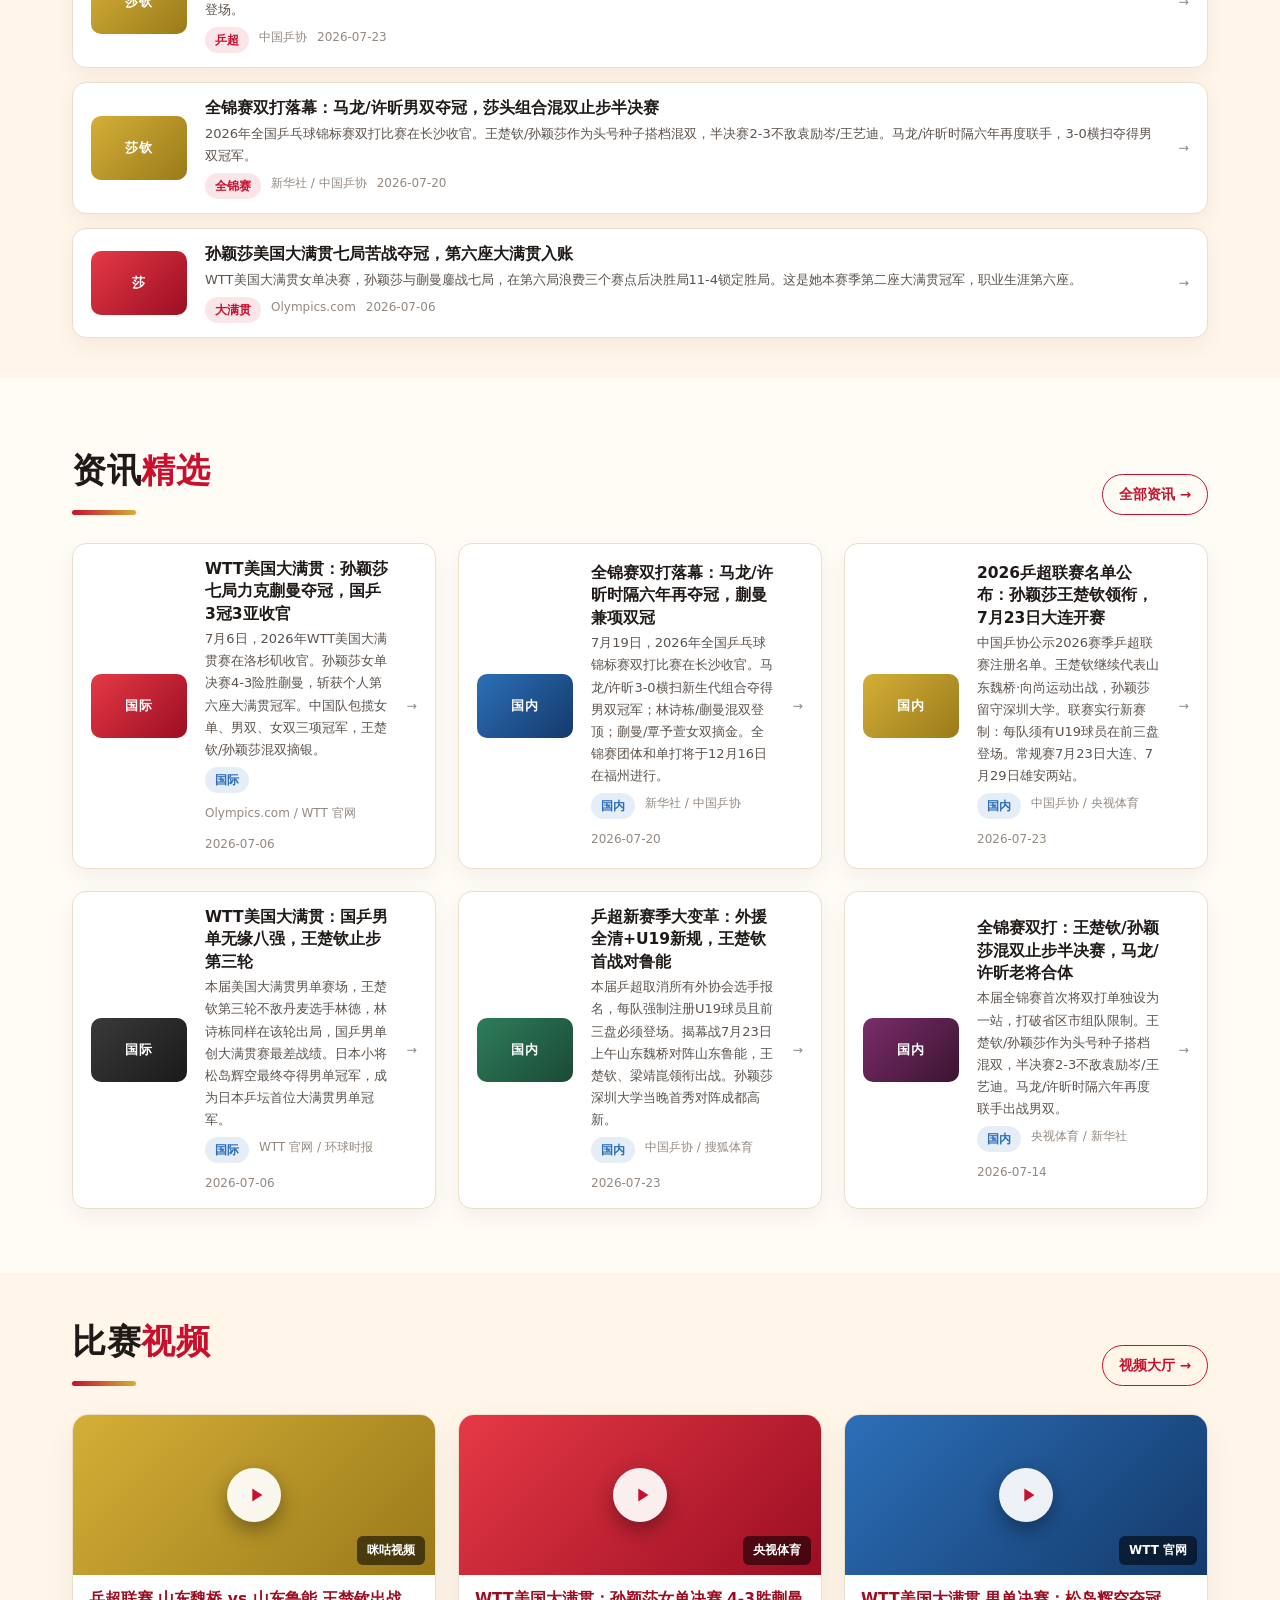
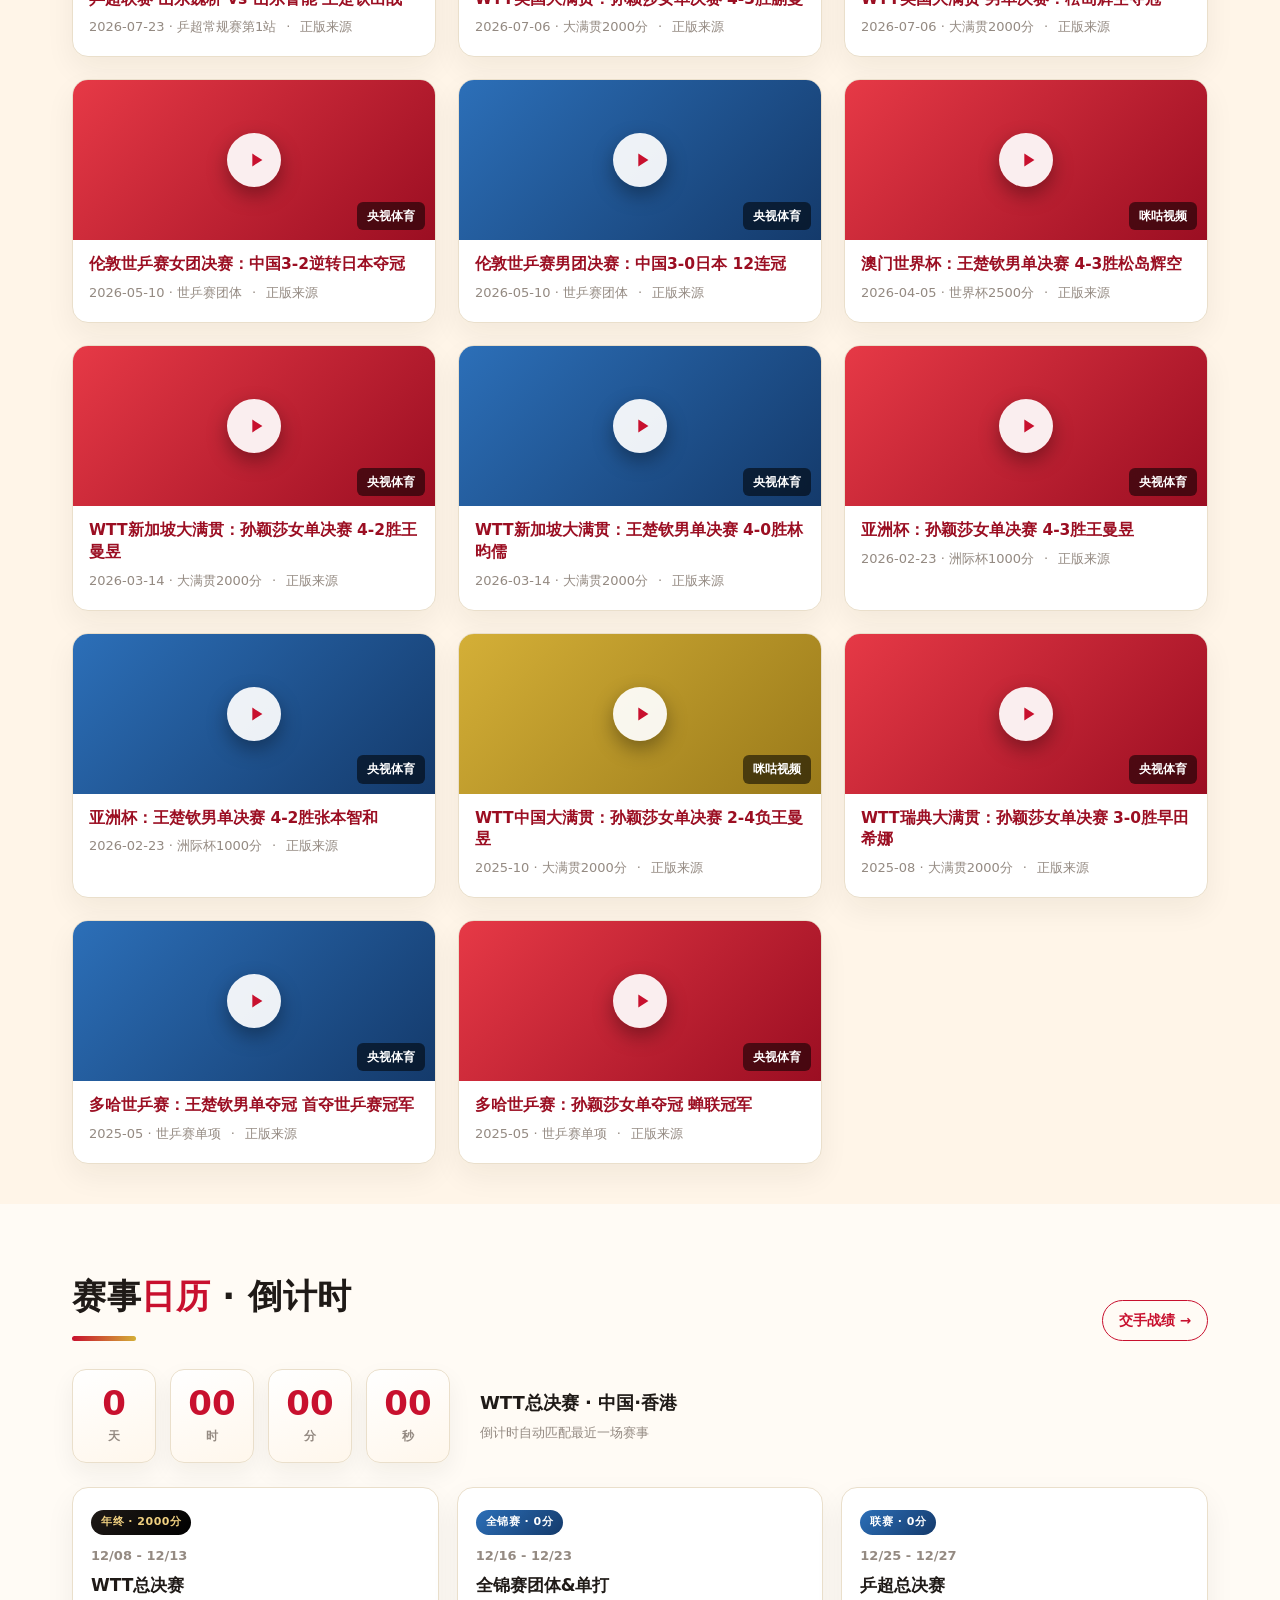
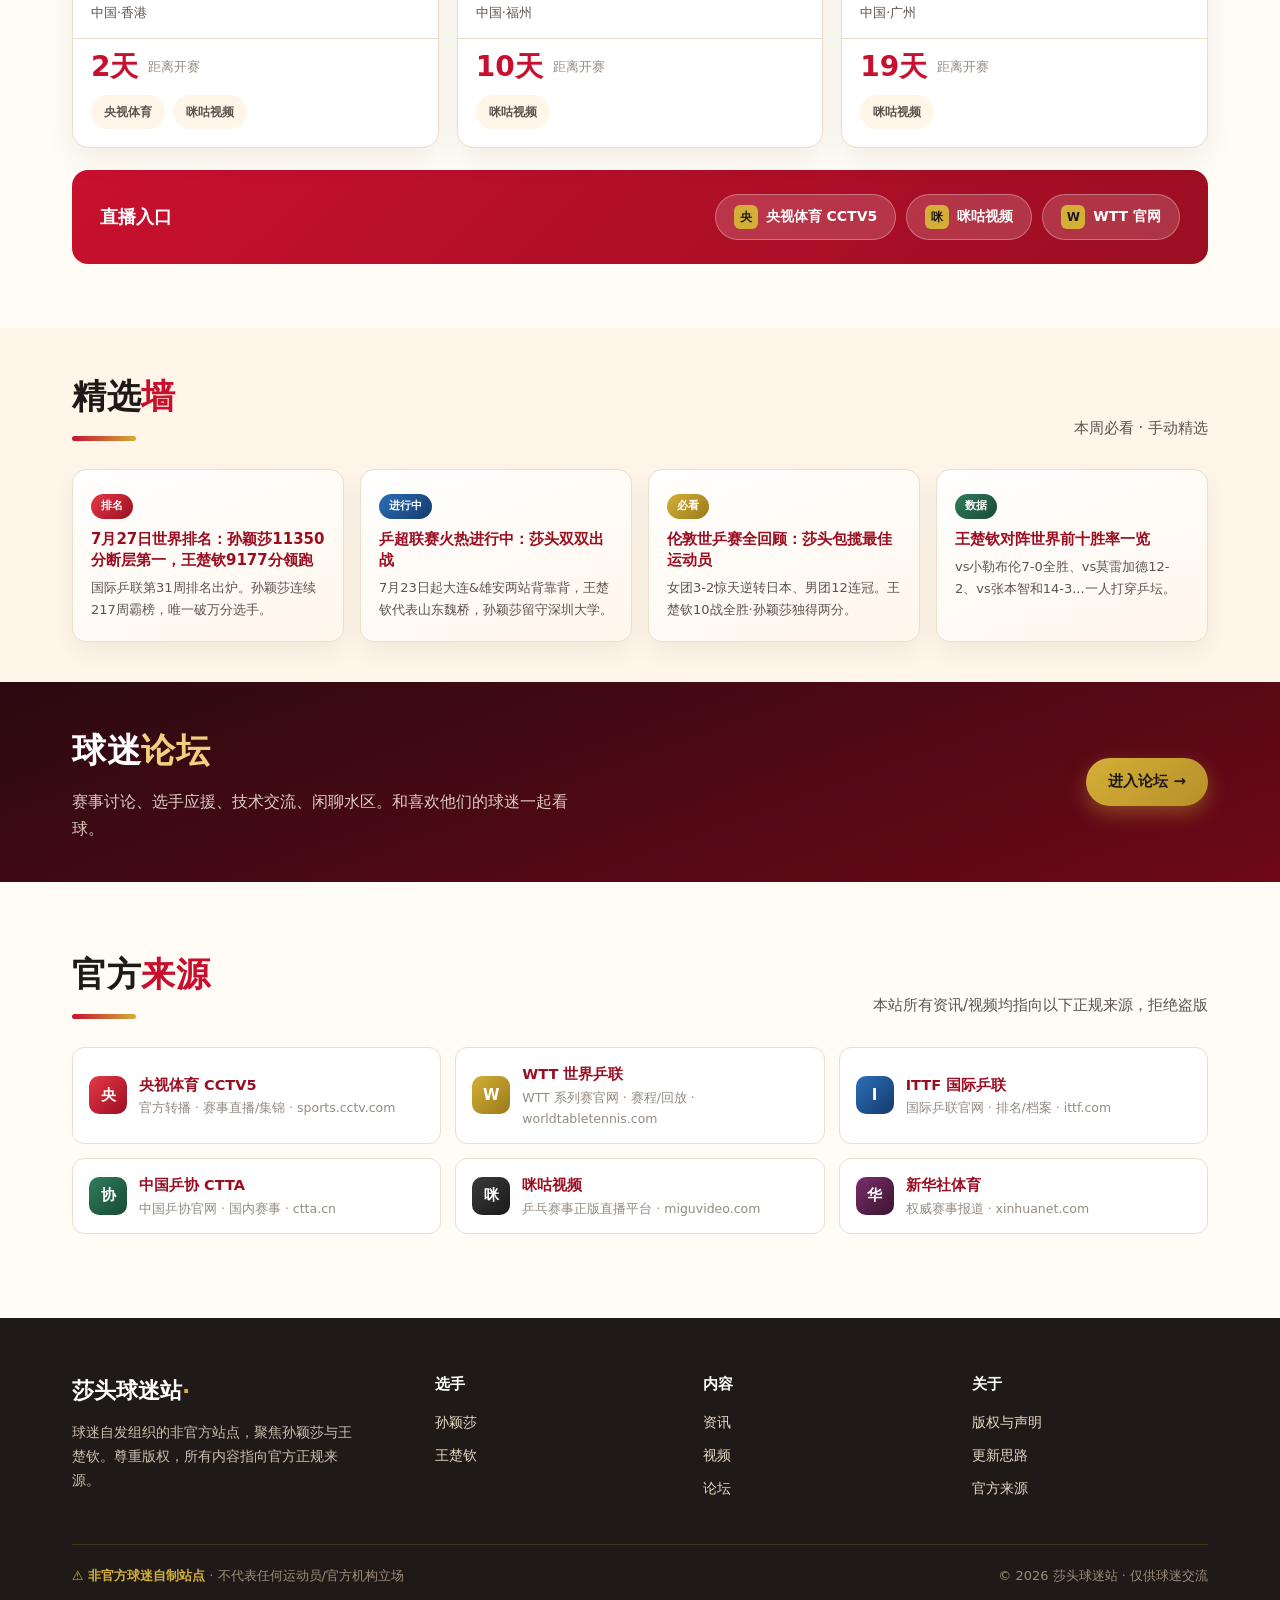
==== commit ab35fa5c: "首页Hero重设计：排名卡片+语录飘条，移除论坛入口" ====
--- a/index.html
+++ b/index.html
@@ -30,6 +30,7 @@
         <a href="forum.html">论坛</a>
         <a href="head-to-head.html">交手战绩</a>
         <a href="tournament.html">赛事档案</a>
+        <a href="endorsements.html">商务代言</a>
         <a href="about.html">关于</a>
       </div>
       <div class="nav-cta">
@@ -46,18 +47,32 @@
     <div class="wrap hero-grid">
       <div>
         <span class="hero-eyebrow">🏓 球迷自制 · 非官方 · 指向正规来源</span>
-        <h1>为<span class="gold"> 孙颖莎 </span>与<span class="gold"> 王楚钦 </span>而聚<br>这里是我们看球的地方</h1>
-        <p class="lead">一个聚焦"莎头组合"与国乒的球迷之家：最新动态、比赛视频、国内外资讯、球迷讨论。所有内容指向官方正规来源，尊重版权、远离盗播。</p>
+        <h1>为<span class="gold"> 孙颖莎 </span>与<span class="gold"> 王楚钦 </span>而聚</h1>
+        <p class="lead">最新排名 · 赛事倒计时 · 各类数据一站掌握。所有内容指向官方正规来源。</p>
+
+        <!-- 双星排名快览 -->
+        <div class="hero-rank-row">
+          <div class="hero-rank-mini hr-sun">
+            <span class="hrm-mark">莎</span>
+            <div>
+              <div class="hrm-name">孙颖莎</div>
+              <div class="hrm-rank">世界第<span class="hrm-num">1</span> · 11,350分</div>
+              <div class="hrm-streak">连续217周霸榜 · 断层第一</div>
+            </div>
+          </div>
+          <div class="hero-rank-mini hr-wang">
+            <span class="hrm-mark">钦</span>
+            <div>
+              <div class="hrm-name">王楚钦</div>
+              <div class="hrm-rank">世界第<span class="hrm-num">1</span> · 9,177分</div>
+              <div class="hrm-streak">男队队长 · 断层领先</div>
+            </div>
+          </div>
+        </div>
+
         <div class="hero-actions">
-          <a class="btn btn-primary" href="sun-yingsha.html">认识孙颖莎 →</a>
-          <a class="btn btn-ghost" href="wang-chuqin.html">认识王楚钦</a>
-          <a class="btn btn-ghost" href="forum.html">进入论坛</a>
-        </div>
-        <div class="hero-stats">
-          <div class="hero-stat"><div class="num">2</div><div class="lbl">聚焦选手</div></div>
-          <div class="hero-stat"><div class="num">10+</div><div class="lbl">下半年赛事跟踪</div></div>
-          <div class="hero-stat"><div class="num">5</div><div class="lbl">对战档案</div></div>
-          <div class="hero-stat"><div class="num">24h</div><div class="lbl">资讯更新</div></div>
+          <a class="btn btn-primary" href="sun-yingsha.html">孙颖莎 · 个人页 →</a>
+          <a class="btn btn-ghost" href="wang-chuqin.html">王楚钦 · 个人页</a>
         </div>
       </div>
       <div class="hero-art">
@@ -75,27 +90,26 @@
               <stop offset="0%" stop-color="#2C6FB8"/><stop offset="100%" stop-color="#0A1E3A"/>
             </linearGradient>
           </defs>
-          <!-- 球拍一 -->
           <g transform="rotate(-22 140 200)">
             <ellipse cx="140" cy="180" rx="78" ry="92" fill="url(#pad1)" opacity=".96"/>
             <ellipse cx="140" cy="180" rx="62" ry="74" fill="none" stroke="#fff" stroke-width="2.5" opacity=".35"/>
             <rect x="128" y="250" width="24" height="78" rx="12" fill="#5a3a1a"/>
           </g>
-          <!-- 球拍二 -->
           <g transform="rotate(24 260 200)">
             <ellipse cx="260" cy="180" rx="78" ry="92" fill="url(#pad2)" opacity=".96"/>
             <ellipse cx="260" cy="180" rx="62" ry="74" fill="none" stroke="#D4AF37" stroke-width="2.5" opacity=".45"/>
             <rect x="248" y="250" width="24" height="78" rx="12" fill="#2a1a0a"/>
           </g>
-          <!-- 球 -->
           <circle cx="200" cy="150" r="30" fill="url(#ballg)"/>
           <path d="M183 150q17 -22 34 0" stroke="#9a7a1a" stroke-width="2" fill="none" opacity=".5"/>
-          <!-- 光点 -->
           <circle cx="190" cy="140" r="6" fill="#fff" opacity=".8"/>
         </svg>
       </div>
     </div>
   </header>
+
+  <!-- 莎头语录飘条 -->
+  <div class="quote-strip" data-render="quotes"></div>
 
   <!-- 双星卡片 -->
   <section class="section">
--- a/assets/css/style.css
+++ b/assets/css/style.css
@@ -137,6 +137,25 @@
 .hero-stat .num { font-family:var(--ff-display); font-size:28px; font-weight:800; color:var(--c-gold-light); }
 .hero-stat .lbl { font-size:13px; color: rgba(255,245,230,.7); }
 
+/* Hero 排名快览卡片 */
+.hero-rank-row { display:grid; grid-template-columns: 1fr 1fr; gap:16px; margin-top:28px; }
+.hero-rank-mini {
+  display:flex; align-items:center; gap:14px; padding:16px 18px; border-radius:14px;
+  border:1px solid rgba(255,255,255,.18); background:rgba(255,255,255,.06);
+  backdrop-filter:blur(8px); transition:transform .18s,background .18s;
+}
+.hero-rank-mini:hover { background:rgba(255,255,255,.12); transform:translateY(-2px); }
+.hero-rank-mini .hrm-mark {
+  width:52px; height:52px; border-radius:14px; display:flex; align-items:center; justify-content:center;
+  font-family:var(--ff-display); font-size:26px; font-weight:900; color:#fff; flex:none;
+}
+.hr-sun .hrm-mark { background:linear-gradient(135deg,#E63946,#9B0E22); }
+.hr-wang .hrm-mark { background:linear-gradient(135deg,#2C6FB8,#143A6B); }
+.hero-rank-mini .hrm-name { font-size:17px; font-weight:800; color:#fff; }
+.hero-rank-mini .hrm-rank { font-size:13px; color:var(--c-gold-light); margin-top:4px; }
+.hero-rank-mini .hrm-num { font-family:var(--ff-display); font-size:20px; font-weight:900; color:var(--c-gold); vertical-align:-1px; }
+.hero-rank-mini .hrm-streak { font-size:12px; color:rgba(255,245,230,.65); margin-top:3px; }
+
 /* hero 右侧图形：SVG 乒乓球/球拍抽象 */
 .hero-art { position:relative; display:flex; justify-content:center; }
 .hero-art svg { width:100%; max-width:420px; filter: drop-shadow(0 20px 40px rgba(0,0,0,.4)); }
@@ -634,10 +653,62 @@
 }
 .mustread ol li b { color:var(--c-ink); }
 
+/* ---------- 世界排名卡片 ---------- */
+.ranking-hero { display:flex; gap:20px; flex-wrap:wrap; align-items:flex-end; margin-bottom:20px; }
+.ranking-hero-title { font-family:var(--ff-display); font-size:28px; font-weight:900; color:var(--c-ink); }
+.ranking-hero-updated { font-size:12px; color:var(--c-ink-mute); }
+.ranking-grid { display:grid; grid-template-columns: repeat(2,1fr); gap:16px; }
+.rank-snapshot { background:var(--c-surface); border:1px solid var(--c-line); border-radius:14px; padding:16px 20px; }
+.rank-snapshot-title { font-size:14px; font-weight:800; margin-bottom:10px; color:var(--c-ink); border-bottom:1px solid var(--c-line); padding-bottom:8px; }
+.ranking-table { width:100%; border-collapse:collapse; font-size:13px; }
+.ranking-table th, .ranking-table td { padding:7px 10px; text-align:left; border-bottom:1px solid var(--c-line); }
+.ranking-table th { color:var(--c-ink-mute); font-weight:600; font-size:11px; text-transform:uppercase; }
+.ranking-table .podium { background:var(--c-gold-soft); font-weight:700; }
+.rank-num { display:inline-flex; align-items:center; justify-content:center; width:22px; height:22px; border-radius:50%; font-size:12px; font-weight:800; color:#fff; background:#948A82; }
+.rank-num.r1 { background:var(--c-gold); color:#5a4010; }
+.rank-num.r2 { background:#A8A8A8; }
+.rank-num.r3 { background:#CD7F32; }
+
+/* ---------- 语录飘条 ---------- */
+.quote-strip { background:linear-gradient(160deg, var(--c-red-dark), var(--c-red)); color:#fff; padding:14px 0; text-align:center; font-size:15px; font-weight:600; letter-spacing:.5px; overflow:hidden; position:relative; }
+.quote-strip .q-track { display:flex; gap:60px; animation:quoteScroll 35s linear infinite; white-space:nowrap; }
+.quote-strip .q-item { display:inline-flex; align-items:center; gap:6px; }
+.quote-strip .q-text { opacity:.95; }
+.quote-strip .q-from { font-size:11px; opacity:.7; }
+@keyframes quoteScroll { 0% { transform:translateX(0); } 100% { transform:translateX(-50%); } }
+
+/* ---------- 视频筛选 ---------- */
+.video-filter-bar { display:flex; gap:8px; margin-bottom:20px; flex-wrap:wrap; }
+.vf-chip { padding:6px 16px; border-radius:20px; font-size:13px; cursor:pointer; border:1px solid var(--c-line); background:var(--c-surface); color:var(--c-ink-soft); transition:all .18s; }
+.vf-chip:hover, .vf-chip.active { background:var(--c-red); color:#fff; border-color:var(--c-red); }
+
+/* ---------- 商务代言 ---------- */
+.endorse-grid { display:grid; grid-template-columns: repeat(auto-fill, minmax(260px,1fr)); gap:14px; }
+.endorse-card { padding:16px 18px; border-radius:12px; background:var(--c-surface); border:1px solid var(--c-line); display:flex; flex-direction:column; gap:8px; text-decoration:none; color:inherit; transition:all .18s; }
+.endorse-card:hover { border-color:var(--c-gold); box-shadow:0 4px 16px rgba(0,0,0,.08); transform:translateY(-2px); }
+.ed-icon { width:44px; height:44px; border-radius:10px; display:flex; align-items:center; justify-content:center; font-size:20px; flex:none; }
+.ed-icon.ed-normal { background:linear-gradient(135deg,#2196F3,#64B5F6); }
+.ed-icon.ed-lux { background:linear-gradient(135deg,#1a1a1a,#3d3d3d); }
+.ed-icon.ed-sport { background:linear-gradient(135deg,#F44336,#EF9A9A); }
+.ed-icon.ed-car { background:linear-gradient(135deg,#37474F,#90A4AE); }
+.ed-brand { font-weight:800; font-size:15px; color:var(--c-ink); }
+.ed-role { font-size:12px; color:var(--c-gold); }
+.ed-date { font-size:11px; color:var(--c-ink-mute); }
+.ed-link { font-size:12px; color:var(--c-info); font-weight:600; margin-top:auto; }
+
+/* ---------- 排名快览（首页紧凑版） ---------- */
+.rank-snapshot { display:flex; align-items:center; gap:16px; background:var(--c-bg-alt); border-radius:12px; padding:14px 20px; margin:16px 0; flex-wrap:wrap; }
+.rank-snapshot .rs-label { font-size:12px; font-weight:700; color:var(--c-ink-mute); text-transform:uppercase; }
+.rank-snapshot .rs-player { font-size:18px; font-weight:900; }
+.rank-snapshot .rs-pts { font-size:22px; font-weight:900; color:var(--c-red); }
+.rank-snapshot .rs-sep { width:1px; height:24px; background:var(--c-line); }
+.rank-snapshot .rs-updated { font-size:10px; color:var(--c-ink-mute); }
+
 /* ---------- 响应式 ---------- */
 @media (max-width: 980px) {
   .hero-grid { grid-template-columns: 1fr; }
   .hero-art { display:none; }
+  .hero-rank-row { grid-template-columns: 1fr; }
   .grid-3 { grid-template-columns: repeat(2,1fr); }
   .video-grid { grid-template-columns: repeat(2,1fr); }
   .fact-grid { grid-template-columns: repeat(2,1fr); }
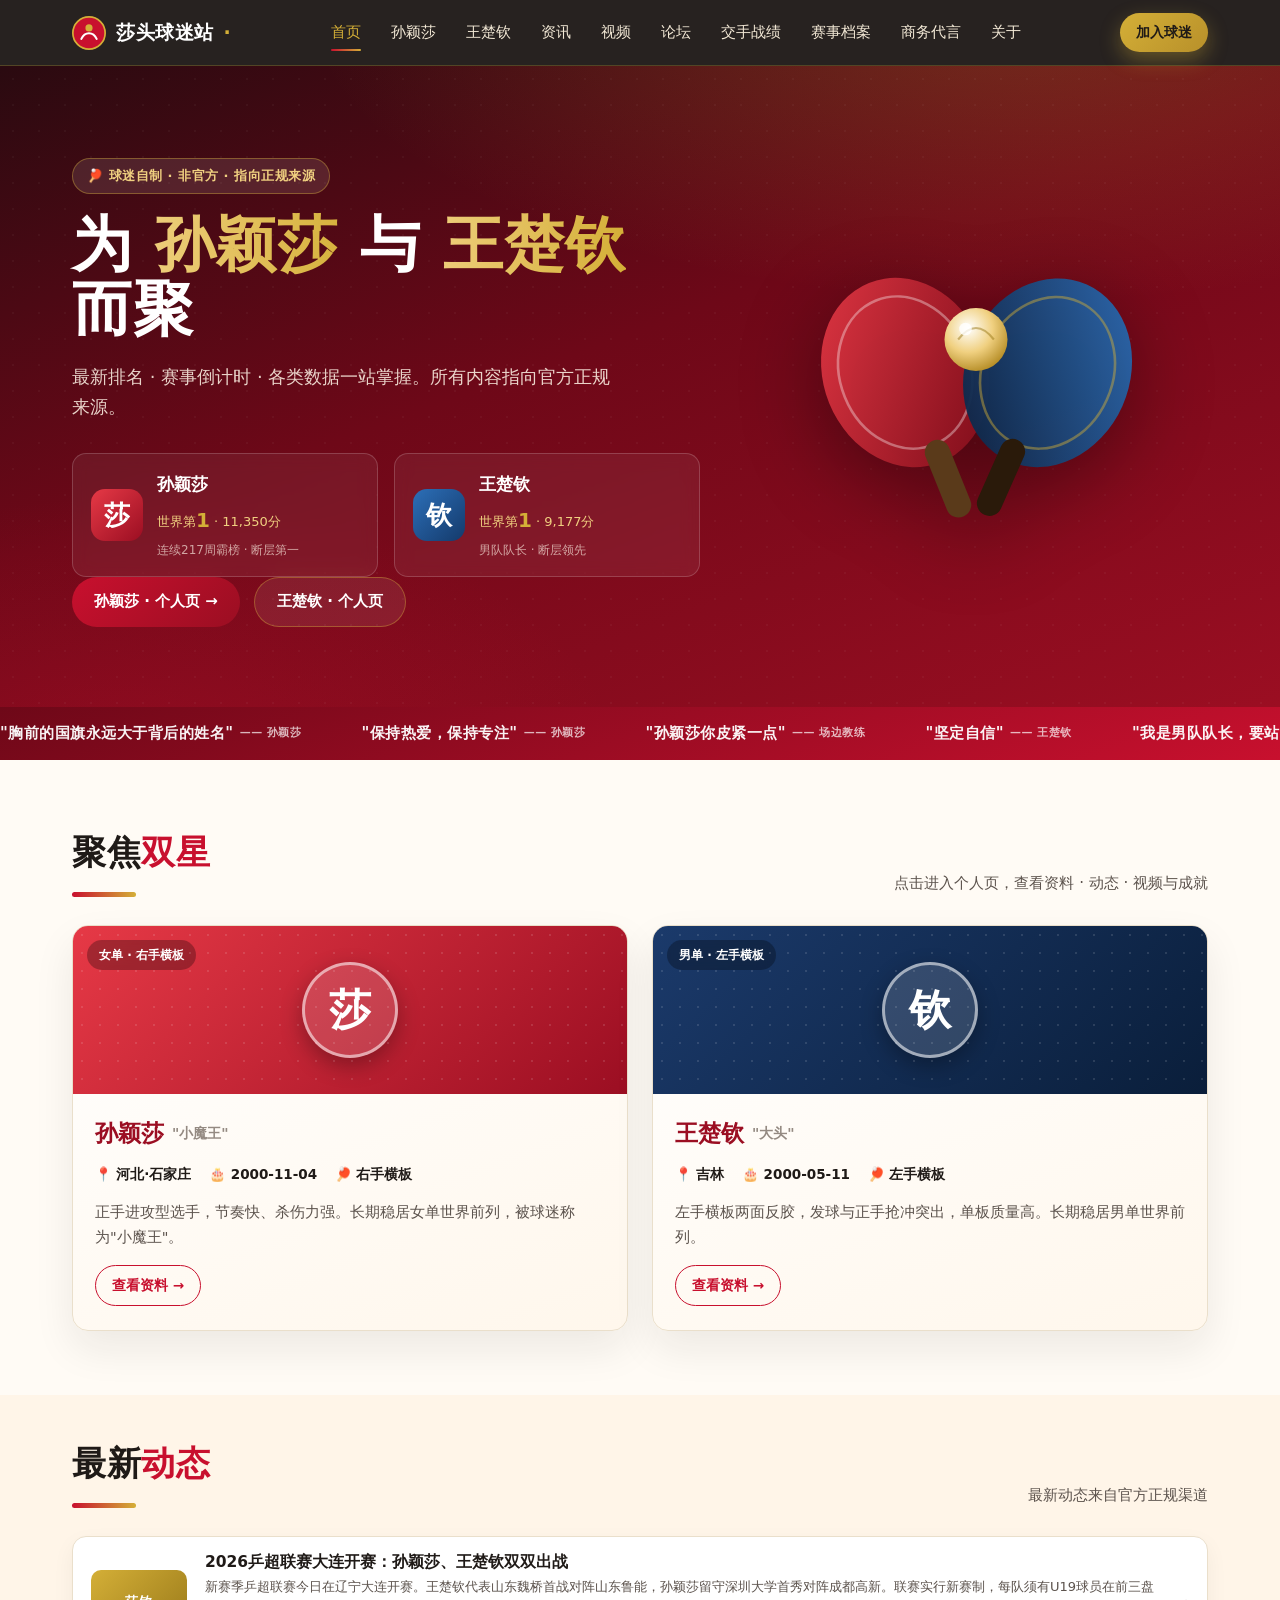
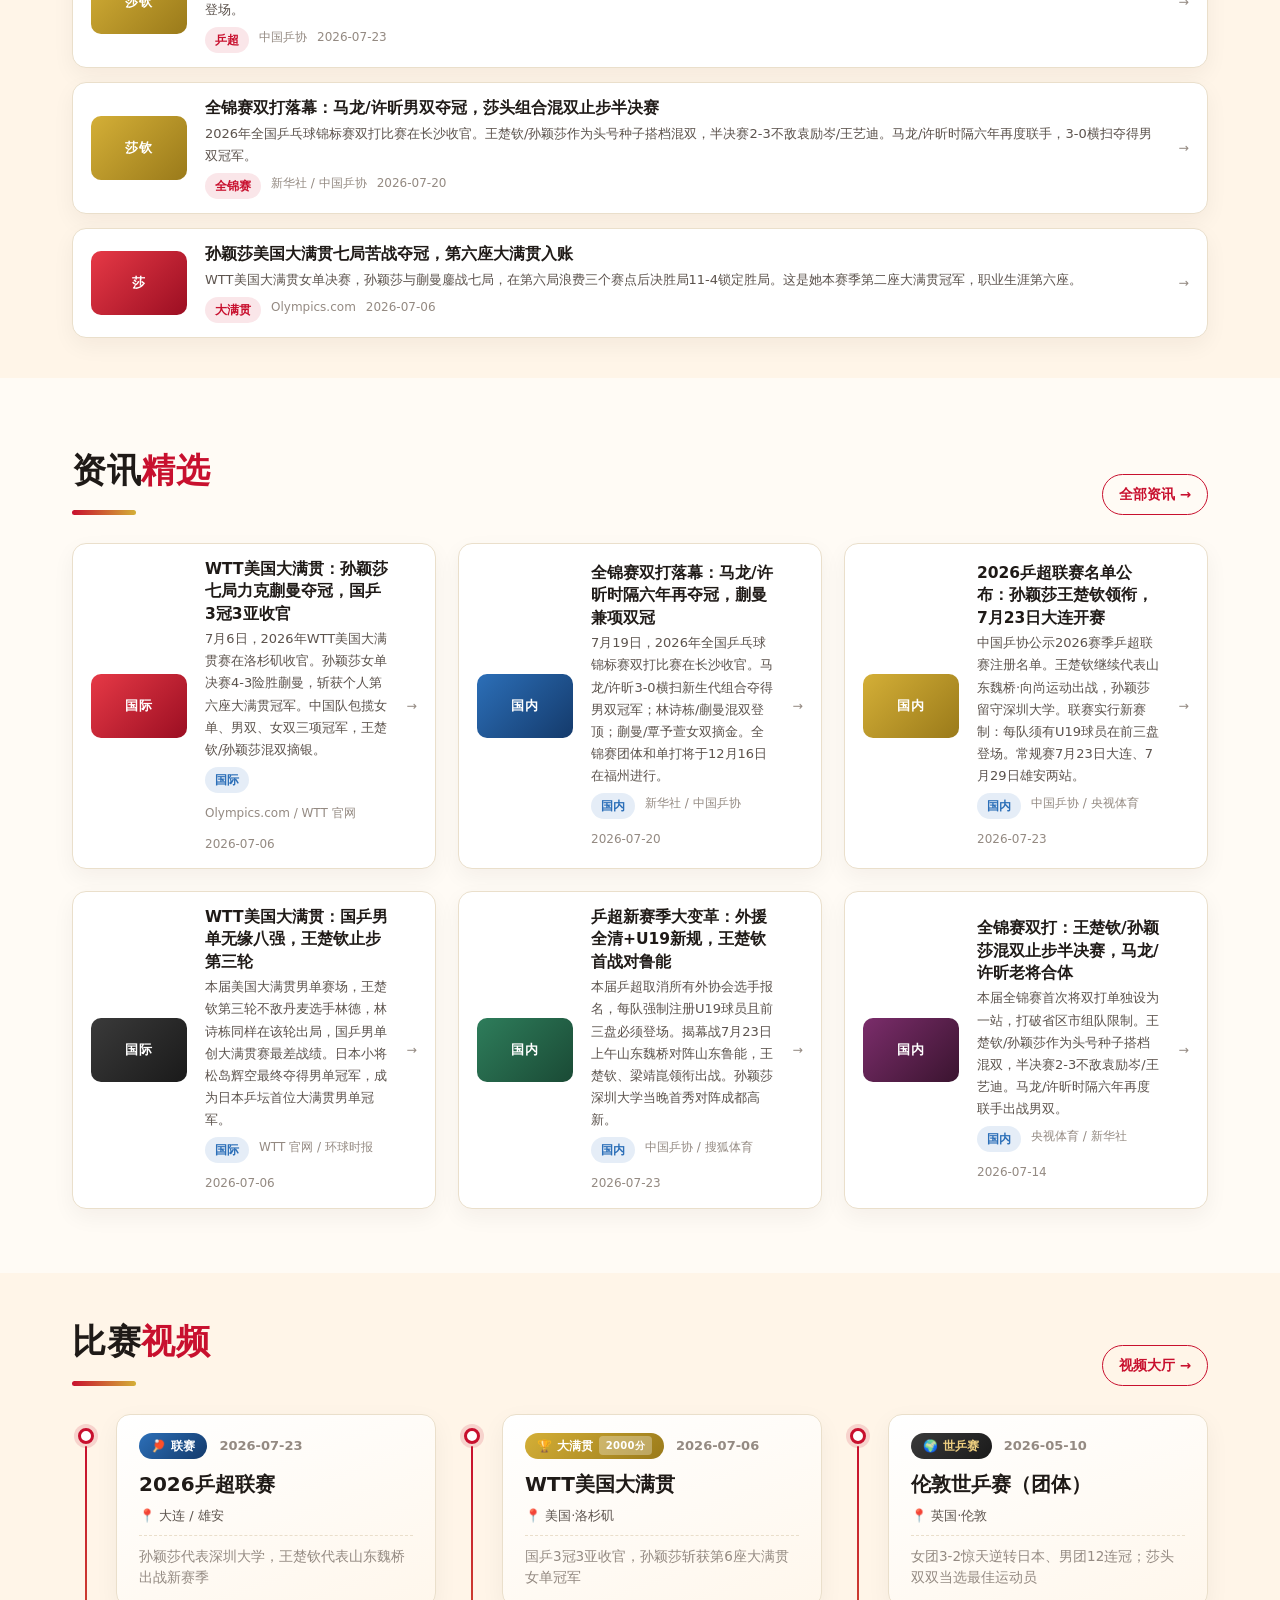
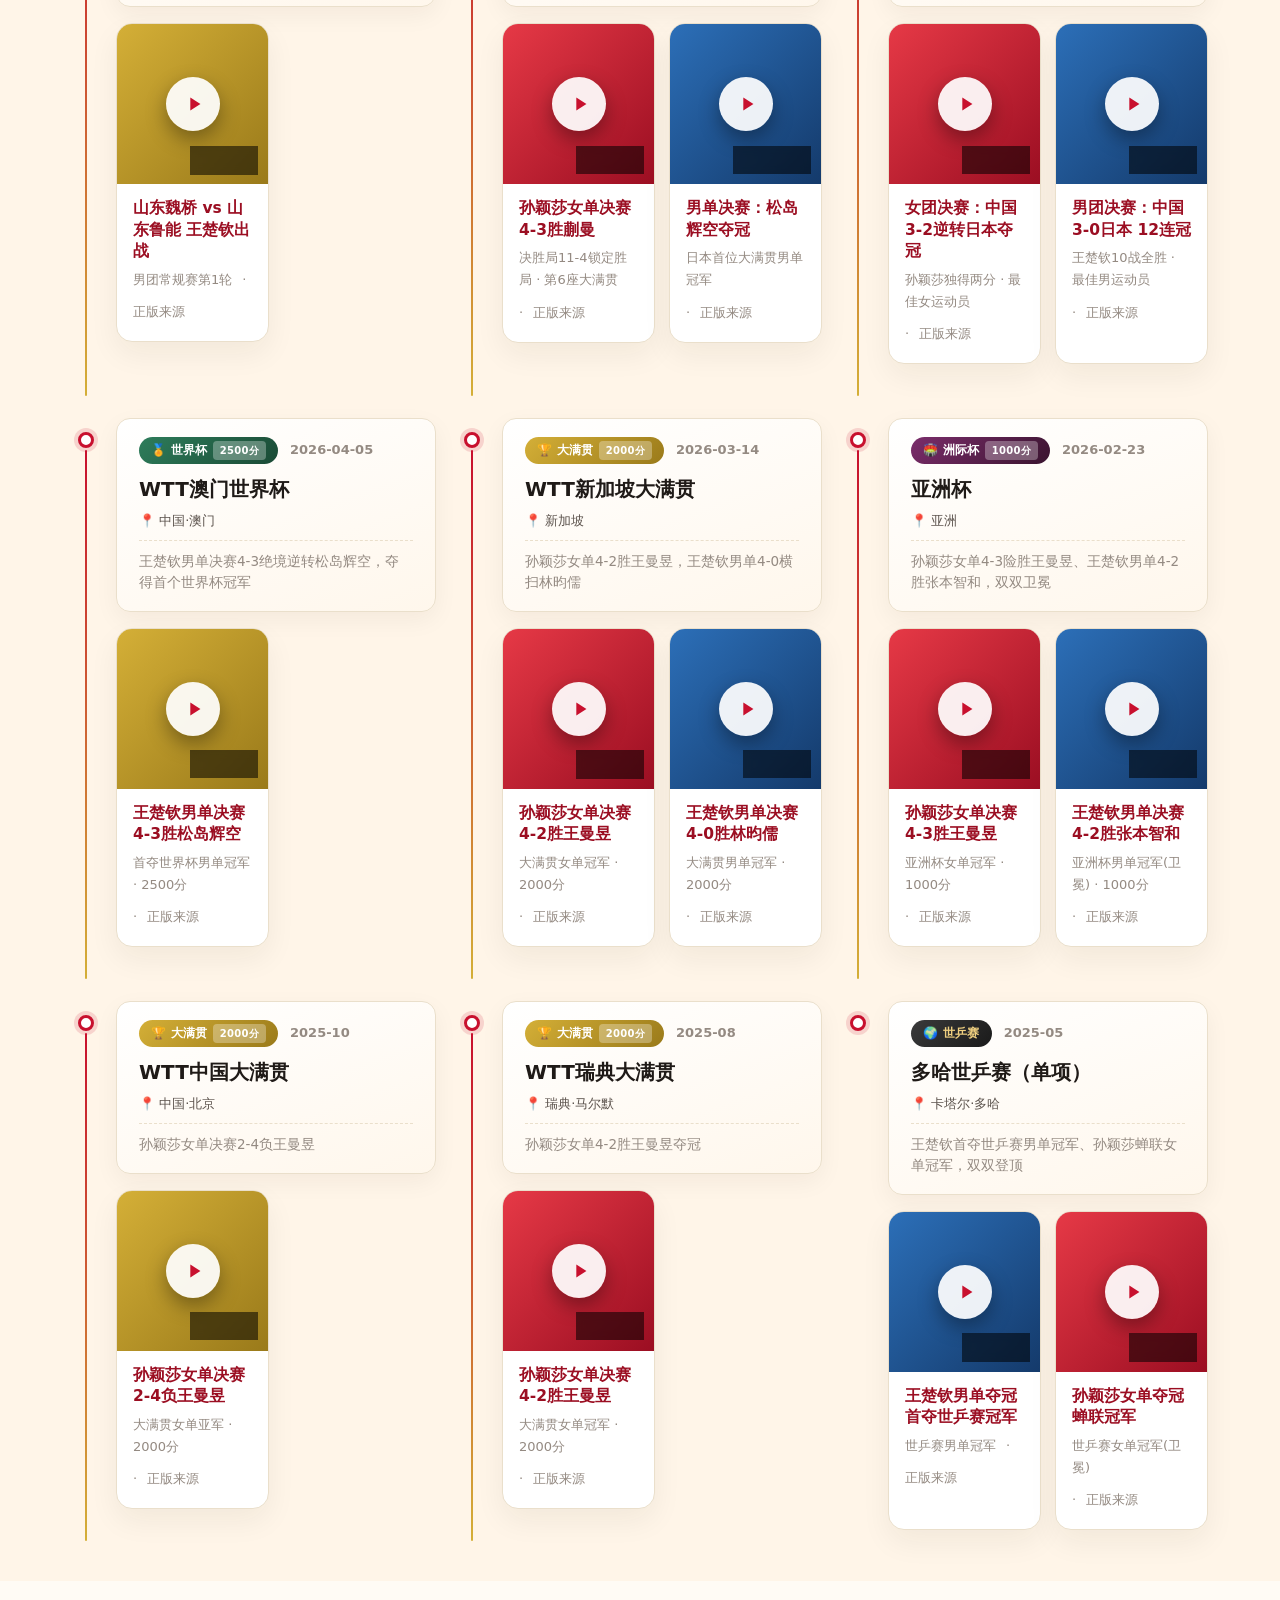
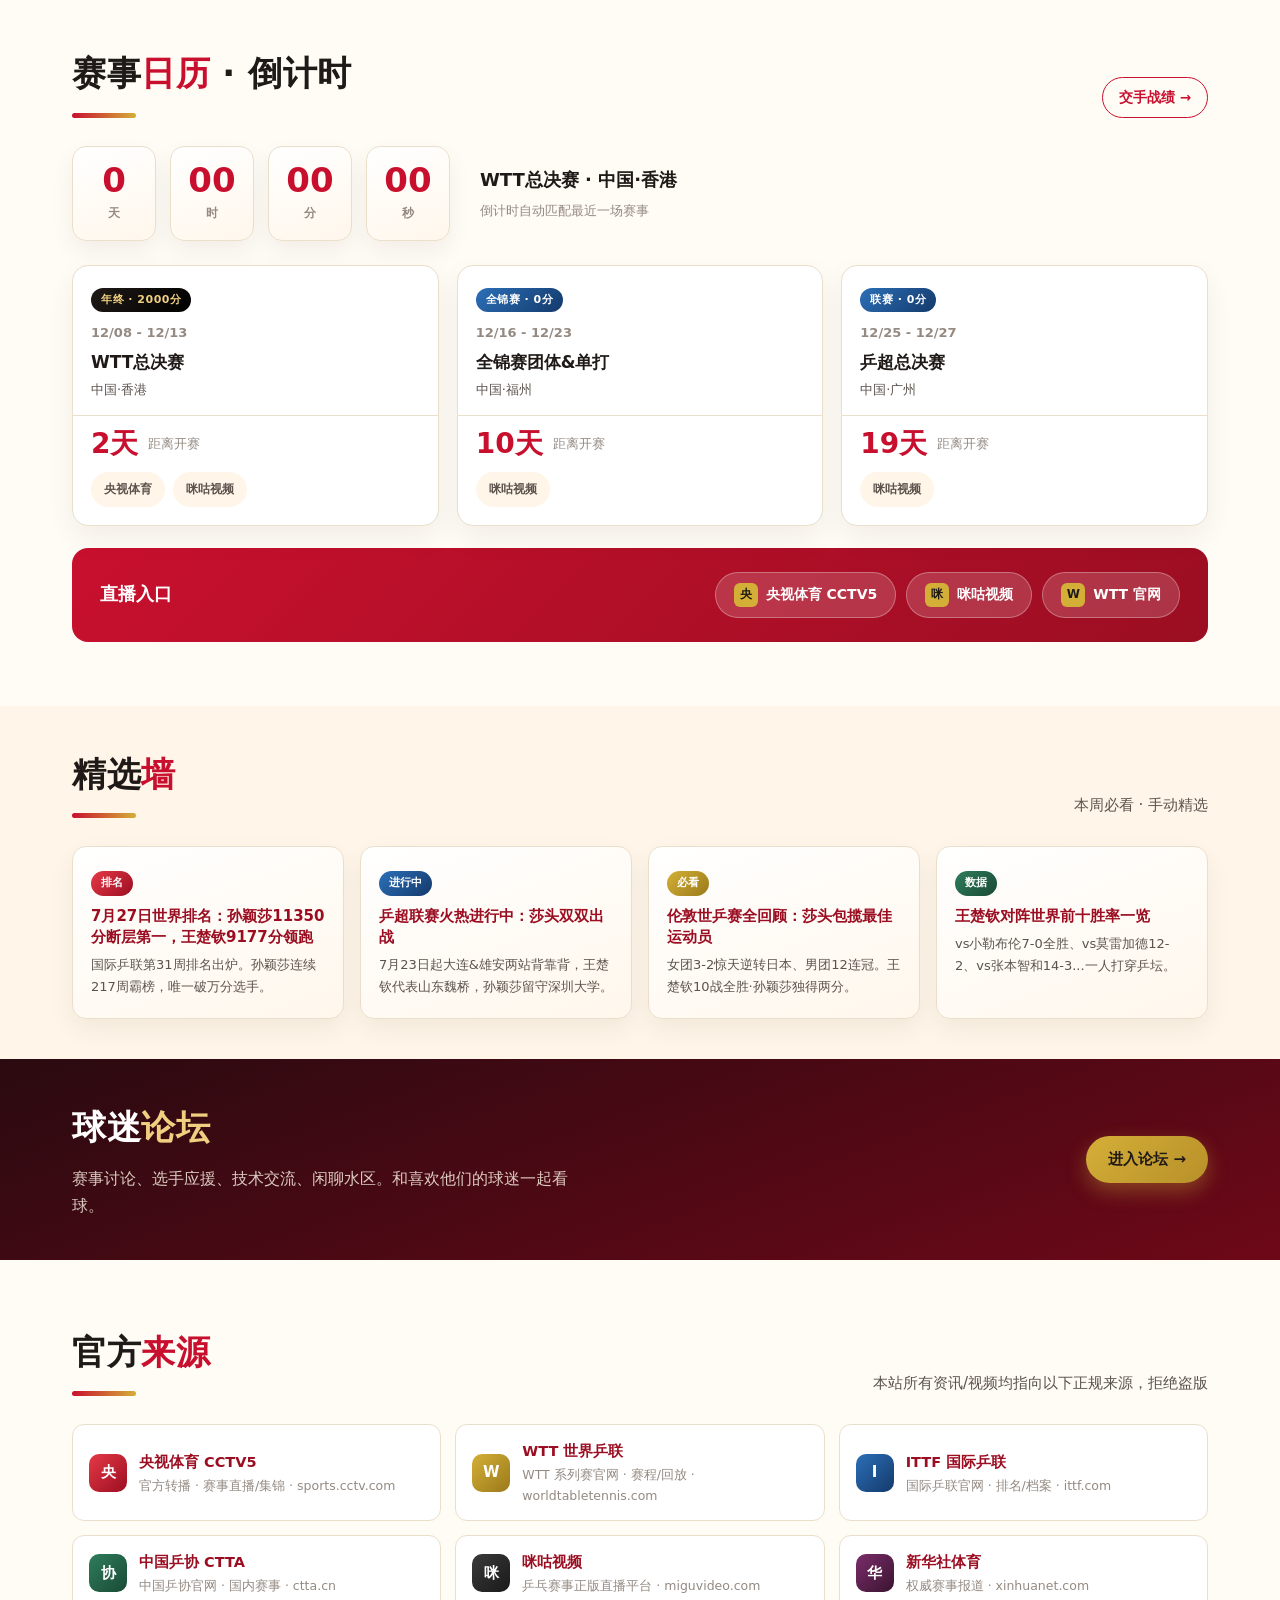
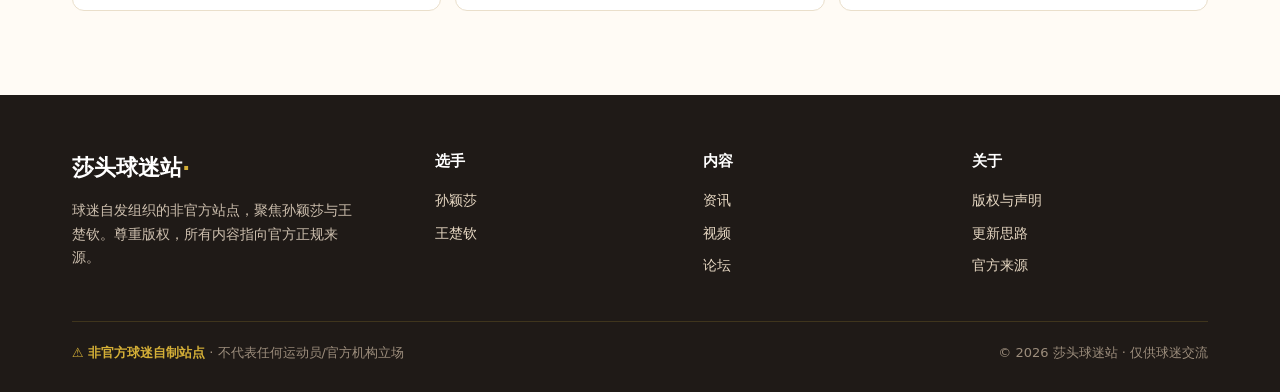
==== commit 957f41fd: "全面清理示例占位提示：去除首页/资讯/关于页错误警告，删除论坛假帖子和发帖弹窗死代码，更新data.js头部声明" ====
--- a/index.html
+++ b/index.html
@@ -162,7 +162,7 @@
           <div class="section-title">最新<span class="accent">动态</span></div>
           <div class="section-line"></div>
         </div>
-        <div class="section-sub"><span class="sample-flag">内容为示例占位</span> 上线前请替换为真实动态并注明来源</div>
+        <div class="section-sub">最新动态来自官方正规渠道</div>
       </div>
       <div class="feed" data-render="updates"></div>
     </div>
--- a/assets/css/style.css
+++ b/assets/css/style.css
@@ -262,6 +262,72 @@
 .video-title { font-size:15.5px; font-weight:700; line-height:1.4; }
 .video-meta { font-size:13px; color:var(--c-ink-mute); margin-top:6px; display:flex; gap:10px; flex-wrap:wrap; }
 
+/* ---------- 视频赛事时间线 ---------- */
+.vt-group {
+  position: relative; padding-left: 44px; margin-bottom: 32px;
+}
+.vt-group:last-child { margin-bottom: 0; }
+.vt-dot {
+  position: absolute; left: 6px; top: 14px;
+  width: 16px; height: 16px; border-radius: 50%;
+  background: #fff; border: 3px solid var(--c-red);
+  box-shadow: 0 0 0 4px rgba(200,16,46,.15);
+  z-index: 2;
+}
+.vt-group::before {
+  content: ""; position: absolute; left: 13px; top: 32px; bottom: -32px;
+  width: 2px; background: linear-gradient(180deg, var(--c-red), var(--c-gold));
+  border-radius: 2px; z-index: 1;
+}
+.vt-group:last-child::before { display: none; }
+.vt-header {
+  background: linear-gradient(160deg, #fff, #FFF7EC);
+  border: 1px solid var(--c-line); border-radius: 14px;
+  padding: 18px 22px; margin-bottom: 16px;
+  box-shadow: 0 8px 24px rgba(31,26,23,.05);
+}
+.vt-header-top {
+  display: flex; align-items: center; gap: 12px; flex-wrap: wrap;
+}
+.vt-type {
+  display: inline-flex; align-items: center; gap: 5px;
+  padding: 3px 12px; border-radius: 999px; font-size: 12px; font-weight: 700;
+  letter-spacing: .3px;
+}
+.vt-type-gs { background: linear-gradient(135deg,#D4AF37,#9a7a1a); color: #fff; }
+.vt-type-dark { background: linear-gradient(135deg,#3a3a3a,#1a1a1a); color: var(--c-gold-light); }
+.vt-type-cup { background: linear-gradient(135deg,#2E7D5B,#1a4a35); color: #fff; }
+.vt-type-plum { background: linear-gradient(135deg,#7B2D6B,#3a142f); color: #fff; }
+.vt-type-wtt { background: linear-gradient(135deg,#2C6FB8,#143A6B); color: #fff; }
+.vt-pts {
+  display: inline-flex; align-items: center; padding: 1px 7px; border-radius: 4px;
+  background: rgba(255,255,255,.3); font-size: 10px; font-weight: 600;
+}
+.vt-date {
+  font-size: 13px; color: var(--c-ink-mute); font-weight: 600;
+}
+.vt-event-name {
+  font-family: var(--ff-display); font-size: 20px; font-weight: 800;
+  margin-top: 8px; color: var(--c-ink);
+}
+.vt-event-loc {
+  font-size: 13px; color: var(--c-ink-soft); margin-top: 4px;
+}
+.vt-event-desc {
+  font-size: 13.5px; color: var(--c-ink-mute); margin-top: 8px;
+  padding-top: 10px; border-top: 1px dashed var(--c-line);
+  line-height: 1.55;
+}
+.vt-videos {
+  display: grid; grid-template-columns: repeat(2, 1fr); gap: 14px;
+}
+
+/* 响应式 */
+@media (max-width: 720px) {
+  .vt-group { padding-left: 34px; }
+  .vt-videos { grid-template-columns: 1fr; }
+}
+
 /* ---------- 论坛 ---------- */
 .forum-grid { display:grid; grid-template-columns: 240px 1fr; gap:26px; align-items:flex-start; }
 .forum-cats .cat {
@@ -572,6 +638,15 @@
 .ap-wang { background:#1B3A6B; }
 .ap-both { background:linear-gradient(135deg,#C8102E,#1B3A6B); }
 .archive-src { font-size:12px; color:var(--c-ink-mute); }
+.archive-vid-col { text-align: center; width: 48px; }
+.archive-vid {
+  display: inline-flex; align-items: center; justify-content: center;
+  width: 30px; height: 30px; border-radius: 8px;
+  background: linear-gradient(135deg, var(--c-red), var(--c-red-deep));
+  font-size: 13px; text-decoration: none; transition: transform .15s;
+}
+.archive-vid:hover { transform: scale(1.15); }
+.archive-vid-na { color: var(--c-line); font-size: 13px; }
 .archive-note { font-size:12px; color:var(--c-ink-mute); font-style:italic; }
 .archive-disclaimer {
   background:var(--c-bg-alt); border:1px solid var(--c-line); border-radius:12px;
@@ -668,6 +743,43 @@
 .rank-num.r1 { background:var(--c-gold); color:#5a4010; }
 .rank-num.r2 { background:#A8A8A8; }
 .rank-num.r3 { background:#CD7F32; }
+
+/* ---------- 选手个人排名卡片 ---------- */
+.prc-card { background:var(--c-surface); border:1px solid var(--c-line); border-radius:16px; overflow:hidden; }
+.prc-top { display:grid; grid-template-columns: repeat(4,1fr); gap:16px; padding:24px; background: linear-gradient(160deg,#FFFBF5,#FFF5E8); border-bottom:1px solid var(--c-line); }
+.prc-badge { text-align:center; }
+.prc-rank-num { font-family:var(--ff-display); font-size:52px; font-weight:900; color:var(--c-gold); line-height:1; }
+.prc-rank-label { font-size:13px; color:var(--c-ink-mute); margin-top:4px; }
+.prc-points-wrap { text-align:center; align-self:center; }
+.prc-points { font-family:var(--ff-display); font-size:36px; font-weight:900; color:var(--c-red); }
+.prc-points-label { font-size:13px; color:var(--c-ink-mute); margin-top:2px; }
+.prc-lead { text-align:center; align-self:center; }
+.prc-lead-val { font-family:var(--ff-display); font-size:28px; font-weight:800; color:var(--c-ink); }
+.prc-lead-label { font-size:12.5px; color:var(--c-ink-soft); margin-top:2px; line-height:1.4; }
+.prc-streak { text-align:center; align-self:center; }
+.prc-streak-val { font-family:var(--ff-display); font-size:28px; font-weight:800; color:var(--c-red); }
+.prc-streak-label { font-size:12.5px; color:var(--c-ink-soft); margin-top:2px; line-height:1.4; }
+.prc-body { padding:20px 24px; border-bottom:1px solid var(--c-line); }
+.prc-body:last-of-type { border-bottom:none; }
+.prc-section-title { font-size:15px; font-weight:700; margin-bottom:14px; color:var(--c-ink); }
+.prc-bars { display:flex; flex-direction:column; gap:10px; }
+.prc-bar-row { display:grid; grid-template-columns: 200px 1fr 180px; align-items:center; gap:12px; }
+.prc-bar-label { font-size:13px; font-weight:600; color:var(--c-ink-soft); text-align:right; }
+.prc-bar-wrap { display:flex; align-items:center; gap:8px; }
+.prc-bar-fill { height:22px; border-radius:4px; min-width:2px; transition:width .6s ease; }
+.prc-bar-val { font-size:12.5px; font-weight:700; color:var(--c-ink); white-space:nowrap; }
+.prc-bar-note { font-size:11.5px; color:var(--c-ink-mute); }
+.prc-chart-container { position:relative; }
+.prc-chart { width:100%; height:120px; background:var(--c-bg-alt); border-radius:8px; padding:6px 2px; }
+.prc-chart-labels { display:flex; justify-content:space-between; margin-top:6px; padding:0 2px; }
+.prc-chart-label { font-size:10.5px; color:var(--c-ink-mute); text-align:center; line-height:1.3; }
+.prc-footer { padding:12px 24px; background:var(--c-bg-alt); display:flex; justify-content:space-between; font-size:12px; color:var(--c-ink-mute); }
+@media (max-width: 768px) {
+  .prc-top { grid-template-columns: repeat(2,1fr); padding:18px; }
+  .prc-bar-row { grid-template-columns: 1fr; gap:2px; }
+  .prc-bar-label { text-align:left; }
+  .prc-bar-note { display:none; }
+}
 
 /* ---------- 语录飘条 ---------- */
 .quote-strip { background:linear-gradient(160deg, var(--c-red-dark), var(--c-red)); color:#fff; padding:14px 0; text-align:center; font-size:15px; font-weight:600; letter-spacing:.5px; overflow:hidden; position:relative; }
